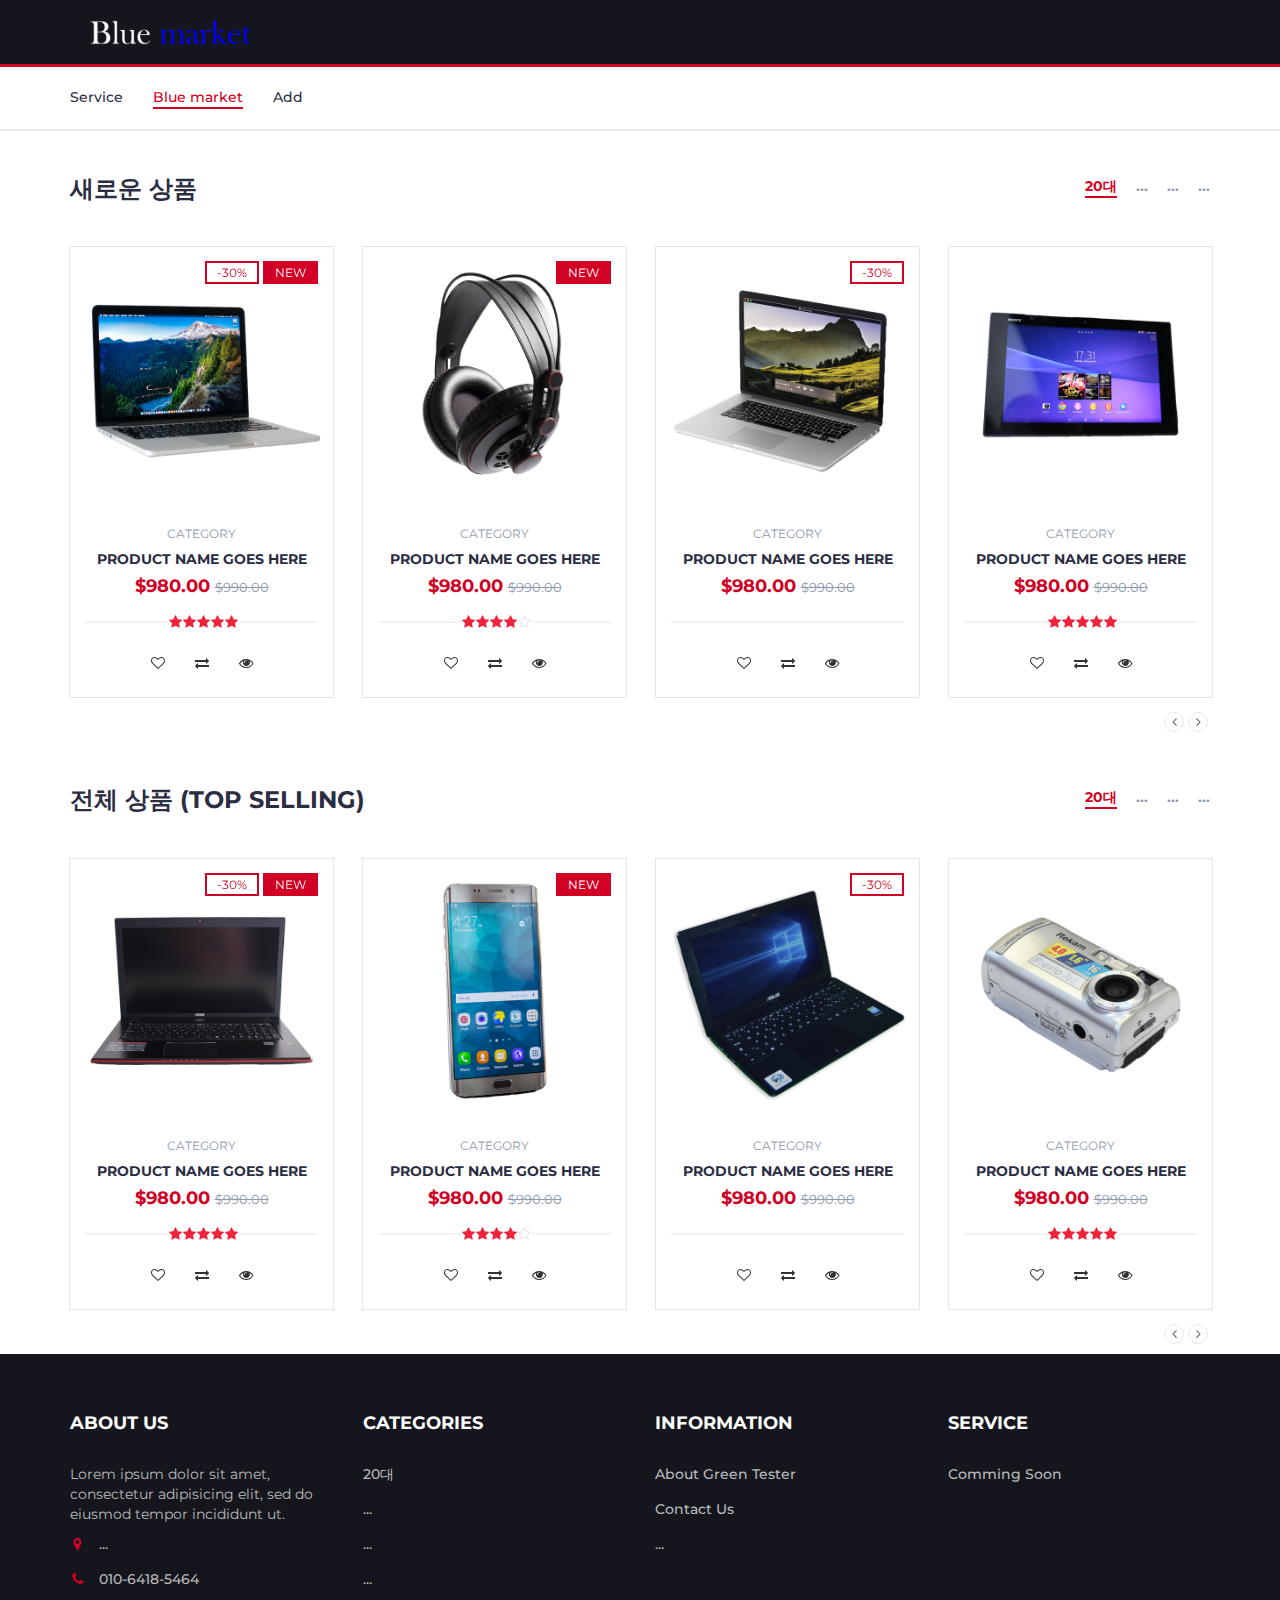
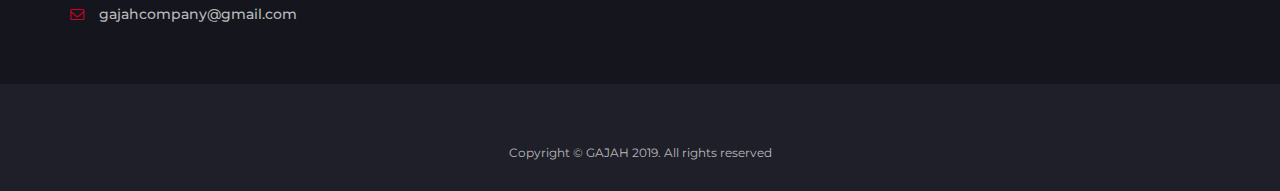
==== bluemarket.html @ c22c5fcf "Add files via upload" ====
<!DOCTYPE html>
<html lang="en">
	<head>
		<meta charset="utf-8">
		<meta http-equiv="X-UA-Compatible" content="IE=edge">
		<meta name="viewport" content="width=device-width, initial-scale=1">
		 <!-- The above 3 meta tags *must* come first in the head; any other head content must come *after* these tags -->

		<title>GT - Bluemarket</title>

		<!-- Google font -->
		<link href="https://fonts.googleapis.com/css?family=Montserrat:400,500,700" rel="stylesheet">

		<!-- Bootstrap -->
		<link type="text/css" rel="stylesheet" href="css/bootstrap.min.css"/>

		<!-- Slick -->
		<link type="text/css" rel="stylesheet" href="css/slick.css"/>
		<link type="text/css" rel="stylesheet" href="css/slick-theme.css"/>

		<!-- nouislider -->
		<link type="text/css" rel="stylesheet" href="css/nouislider.min.css"/>

		<!-- Font Awesome Icon -->
		<link rel="stylesheet" href="css/font-awesome.min.css">

		<!-- Custom stlylesheet -->
		<link type="text/css" rel="stylesheet" href="css/style.css"/>

		<!-- HTML5 shim and Respond.js for IE8 support of HTML5 elements and media queries -->
		<!-- WARNING: Respond.js doesn't work if you view the page via file:// -->
		<!--[if lt IE 9]>
		  <script src="https://oss.maxcdn.com/html5shiv/3.7.3/html5shiv.min.js"></script>
		  <script src="https://oss.maxcdn.com/respond/1.4.2/respond.min.js"></script>
		<![endif]-->

    </head>
	<body>
		<!-- HEADER -->
		<header>

			<!-- MAIN HEADER -->
			<div id="header">
				<!-- container -->
				<div class="container">
					<!-- row -->
					<div class="row">
						<!-- LOGO -->
						<div class="col-md-3">
							<div class="header-logo">
								<a href="#" class="logo">
									<img src="./img/logo_bluemarket.png" width="200"  alt="">
								</a>
							</div>
						</div>
						<!-- /LOGO -->

					</div>
					<!-- row -->
				</div>
				<!-- container -->
			</div>
			<!-- /MAIN HEADER -->
		</header>
		<!-- /HEADER -->

		<!-- NAVIGATION -->
		<nav id="navigation">
			<!-- container -->
			<div class="container">
				<!-- responsive-nav -->
				<div id="responsive-nav">
					<!-- NAV -->
					<ul class="main-nav nav navbar-nav">
						<li><a href="index.html">Service</a></li>
						<li class="active"><a href="bluemarket.html">Blue market</a></li>
						<li><a href="add.html">Add</a></li>

					</ul>
					<!-- /NAV -->
				</div>
				<!-- /responsive-nav -->
			</div>
			<!-- /container -->
		</nav>
		<!-- /NAVIGATION -->


		



		<!-- SECTION -->
		<div class="section">
			<!-- container -->
			<div class="container">
				<!-- row -->
				<div class="row">

					<!-- section title -->
					<div class="col-md-12">
						<div class="section-title">
							<h3 class="title">새로운 상품</h3>
							<div class="section-nav">
								<ul class="section-tab-nav tab-nav">
									<li class="active"><a data-toggle="tab" href="#tab1">20대</a></li>
									<li><a data-toggle="tab" href="#tab1">...</a></li>
									<li><a data-toggle="tab" href="#tab1">...</a></li>
									<li><a data-toggle="tab" href="#tab1">...</a></li>
								</ul>
							</div>
						</div>
					</div>
					<!-- /section title -->

					<!-- Products tab & slick -->
					<div class="col-md-12">
						<div class="row">
							<div class="products-tabs">
								<!-- tab -->
								<div id="tab1" class="tab-pane active">
									<div class="products-slick" data-nav="#slick-nav-1">
										<!-- product -->
										<div class="product">
											<div class="product-img">
												<img src="./img/product01.png" alt="">
												<div class="product-label">
													<span class="sale">-30%</span>
													<span class="new">NEW</span>
												</div>
											</div>
											<div class="product-body">
												<p class="product-category">Category</p>
												<h3 class="product-name"><a href="#">product name goes here</a></h3>
												<h4 class="product-price">$980.00 <del class="product-old-price">$990.00</del></h4>
												<div class="product-rating">
													<i class="fa fa-star"></i>
													<i class="fa fa-star"></i>
													<i class="fa fa-star"></i>
													<i class="fa fa-star"></i>
													<i class="fa fa-star"></i>
												</div>
												<div class="product-btns">
													<button class="add-to-wishlist"><i class="fa fa-heart-o"></i><span class="tooltipp">add to wishlist</span></button>
													<button class="add-to-compare"><i class="fa fa-exchange"></i><span class="tooltipp">add to compare</span></button>
													<button class="quick-view"><i class="fa fa-eye"></i><span class="tooltipp">quick view</span></button>
												</div>
											</div>
											<div class="add-to-cart">
												<button class="add-to-cart-btn"><i class="fa fa-shopping-cart"></i> 쿠폰 받기 </button>
											</div>
										</div>
										<!-- /product -->

										<!-- product -->
										<div class="product">
											<div class="product-img">
												<img src="./img/product02.png" alt="">
												<div class="product-label">
													<span class="new">NEW</span>
												</div>
											</div>
											<div class="product-body">
												<p class="product-category">Category</p>
												<h3 class="product-name"><a href="#">product name goes here</a></h3>
												<h4 class="product-price">$980.00 <del class="product-old-price">$990.00</del></h4>
												<div class="product-rating">
													<i class="fa fa-star"></i>
													<i class="fa fa-star"></i>
													<i class="fa fa-star"></i>
													<i class="fa fa-star"></i>
													<i class="fa fa-star-o"></i>
												</div>
												<div class="product-btns">
													<button class="add-to-wishlist"><i class="fa fa-heart-o"></i><span class="tooltipp">add to wishlist</span></button>
													<button class="add-to-compare"><i class="fa fa-exchange"></i><span class="tooltipp">add to compare</span></button>
													<button class="quick-view"><i class="fa fa-eye"></i><span class="tooltipp">quick view</span></button>
												</div>
											</div>
											<div class="add-to-cart">
												<button class="add-to-cart-btn"><i class="fa fa-shopping-cart"></i> 쿠폰 받기 </button>
											</div>
										</div>
										<!-- /product -->

										<!-- product -->
										<div class="product">
											<div class="product-img">
												<img src="./img/product03.png" alt="">
												<div class="product-label">
													<span class="sale">-30%</span>
												</div>
											</div>
											<div class="product-body">
												<p class="product-category">Category</p>
												<h3 class="product-name"><a href="#">product name goes here</a></h3>
												<h4 class="product-price">$980.00 <del class="product-old-price">$990.00</del></h4>
												<div class="product-rating">
												</div>
												<div class="product-btns">
													<button class="add-to-wishlist"><i class="fa fa-heart-o"></i><span class="tooltipp">add to wishlist</span></button>
													<button class="add-to-compare"><i class="fa fa-exchange"></i><span class="tooltipp">add to compare</span></button>
													<button class="quick-view"><i class="fa fa-eye"></i><span class="tooltipp">quick view</span></button>
												</div>
											</div>
											<div class="add-to-cart">
												<button class="add-to-cart-btn"><i class="fa fa-shopping-cart"></i> 쿠폰 받기 </button>
											</div>
										</div>
										<!-- /product -->

										<!-- product -->
										<div class="product">
											<div class="product-img">
												<img src="./img/product04.png" alt="">
											</div>
											<div class="product-body">
												<p class="product-category">Category</p>
												<h3 class="product-name"><a href="#">product name goes here</a></h3>
												<h4 class="product-price">$980.00 <del class="product-old-price">$990.00</del></h4>
												<div class="product-rating">
													<i class="fa fa-star"></i>
													<i class="fa fa-star"></i>
													<i class="fa fa-star"></i>
													<i class="fa fa-star"></i>
													<i class="fa fa-star"></i>
												</div>
												<div class="product-btns">
													<button class="add-to-wishlist"><i class="fa fa-heart-o"></i><span class="tooltipp">add to wishlist</span></button>
													<button class="add-to-compare"><i class="fa fa-exchange"></i><span class="tooltipp">add to compare</span></button>
													<button class="quick-view"><i class="fa fa-eye"></i><span class="tooltipp">quick view</span></button>
												</div>
											</div>
											<div class="add-to-cart">
												<button class="add-to-cart-btn"><i class="fa fa-shopping-cart"></i> 쿠폰 받기 </button>
											</div>
										</div>
										<!-- /product -->

										<!-- product -->
										<div class="product">
											<div class="product-img">
												<img src="./img/product05.png" alt="">
											</div>
											<div class="product-body">
												<p class="product-category">Category</p>
												<h3 class="product-name"><a href="#">product name goes here</a></h3>
												<h4 class="product-price">$980.00 <del class="product-old-price">$990.00</del></h4>
												<div class="product-rating">
													<i class="fa fa-star"></i>
													<i class="fa fa-star"></i>
													<i class="fa fa-star"></i>
													<i class="fa fa-star"></i>
													<i class="fa fa-star"></i>
												</div>
												<div class="product-btns">
													<button class="add-to-wishlist"><i class="fa fa-heart-o"></i><span class="tooltipp">add to wishlist</span></button>
													<button class="add-to-compare"><i class="fa fa-exchange"></i><span class="tooltipp">add to compare</span></button>
													<button class="quick-view"><i class="fa fa-eye"></i><span class="tooltipp">quick view</span></button>
												</div>
											</div>
											<div class="add-to-cart">
												<button class="add-to-cart-btn"><i class="fa fa-shopping-cart"></i> 쿠폰 받기 </button>
											</div>
										</div>
										<!-- /product -->
									</div>
									<div id="slick-nav-1" class="products-slick-nav"></div>
								</div>
								<!-- /tab -->
							</div>
						</div>
					</div>
					<!-- Products tab & slick -->
				</div>
				<!-- /row -->
			</div>
			<!-- /container -->
		</div>
		<!-- /SECTION -->


		

		<!-- SECTION -->
		<div class="section">
			<!-- container -->
			<div class="container">
				<!-- row -->
				<div class="row">

					<!-- section title -->
					<div class="col-md-12">
						<div class="section-title">
							<h3 class="title">전체 상품 (Top selling)</h3>
							<div class="section-nav">
								<ul class="section-tab-nav tab-nav">
									<li class="active"><a data-toggle="tab" href="#tab2">20대</a></li>
									<li><a data-toggle="tab" href="#tab2">...</a></li>
									<li><a data-toggle="tab" href="#tab2">...</a></li>
									<li><a data-toggle="tab" href="#tab2">...</a></li>
								</ul>
							</div>
						</div>
					</div>
					<!-- /section title -->

					<!-- Products tab & slick -->
					<div class="col-md-12">
						<div class="row">
							<div class="products-tabs">
								<!-- tab -->
								<div id="tab2" class="tab-pane fade in active">
									<div class="products-slick" data-nav="#slick-nav-2">
										<!-- product -->
										<div class="product">
											<div class="product-img">
												<img src="./img/product06.png" alt="">
												<div class="product-label">
													<span class="sale">-30%</span>
													<span class="new">NEW</span>
												</div>
											</div>
											<div class="product-body">
												<p class="product-category">Category</p>
												<h3 class="product-name"><a href="#">product name goes here</a></h3>
												<h4 class="product-price">$980.00 <del class="product-old-price">$990.00</del></h4>
												<div class="product-rating">
													<i class="fa fa-star"></i>
													<i class="fa fa-star"></i>
													<i class="fa fa-star"></i>
													<i class="fa fa-star"></i>
													<i class="fa fa-star"></i>
												</div>
												<div class="product-btns">
													<button class="add-to-wishlist"><i class="fa fa-heart-o"></i><span class="tooltipp">add to wishlist</span></button>
													<button class="add-to-compare"><i class="fa fa-exchange"></i><span class="tooltipp">add to compare</span></button>
													<button class="quick-view"><i class="fa fa-eye"></i><span class="tooltipp">quick view</span></button>
												</div>
											</div>
											<div class="add-to-cart">
												<button class="add-to-cart-btn"><i class="fa fa-shopping-cart"></i> 쿠폰 받기 </button>
											</div>
										</div>
										<!-- /product -->

										<!-- product -->
										<div class="product">
											<div class="product-img">
												<img src="./img/product07.png" alt="">
												<div class="product-label">
													<span class="new">NEW</span>
												</div>
											</div>
											<div class="product-body">
												<p class="product-category">Category</p>
												<h3 class="product-name"><a href="#">product name goes here</a></h3>
												<h4 class="product-price">$980.00 <del class="product-old-price">$990.00</del></h4>
												<div class="product-rating">
													<i class="fa fa-star"></i>
													<i class="fa fa-star"></i>
													<i class="fa fa-star"></i>
													<i class="fa fa-star"></i>
													<i class="fa fa-star-o"></i>
												</div>
												<div class="product-btns">
													<button class="add-to-wishlist"><i class="fa fa-heart-o"></i><span class="tooltipp">add to wishlist</span></button>
													<button class="add-to-compare"><i class="fa fa-exchange"></i><span class="tooltipp">add to compare</span></button>
													<button class="quick-view"><i class="fa fa-eye"></i><span class="tooltipp">quick view</span></button>
												</div>
											</div>
											<div class="add-to-cart">
												<button class="add-to-cart-btn"><i class="fa fa-shopping-cart"></i> 쿠폰 받기 </button>
											</div>
										</div>
										<!-- /product -->

										<!-- product -->
										<div class="product">
											<div class="product-img">
												<img src="./img/product08.png" alt="">
												<div class="product-label">
													<span class="sale">-30%</span>
												</div>
											</div>
											<div class="product-body">
												<p class="product-category">Category</p>
												<h3 class="product-name"><a href="#">product name goes here</a></h3>
												<h4 class="product-price">$980.00 <del class="product-old-price">$990.00</del></h4>
												<div class="product-rating">
												</div>
												<div class="product-btns">
													<button class="add-to-wishlist"><i class="fa fa-heart-o"></i><span class="tooltipp">add to wishlist</span></button>
													<button class="add-to-compare"><i class="fa fa-exchange"></i><span class="tooltipp">add to compare</span></button>
													<button class="quick-view"><i class="fa fa-eye"></i><span class="tooltipp">quick view</span></button>
												</div>
											</div>
											<div class="add-to-cart">
												<button class="add-to-cart-btn"><i class="fa fa-shopping-cart"></i> 쿠폰 받기 </button>
											</div>
										</div>
										<!-- /product -->

										<!-- product -->
										<div class="product">
											<div class="product-img">
												<img src="./img/product09.png" alt="">
											</div>
											<div class="product-body">
												<p class="product-category">Category</p>
												<h3 class="product-name"><a href="#">product name goes here</a></h3>
												<h4 class="product-price">$980.00 <del class="product-old-price">$990.00</del></h4>
												<div class="product-rating">
													<i class="fa fa-star"></i>
													<i class="fa fa-star"></i>
													<i class="fa fa-star"></i>
													<i class="fa fa-star"></i>
													<i class="fa fa-star"></i>
												</div>
												<div class="product-btns">
													<button class="add-to-wishlist"><i class="fa fa-heart-o"></i><span class="tooltipp">add to wishlist</span></button>
													<button class="add-to-compare"><i class="fa fa-exchange"></i><span class="tooltipp">add to compare</span></button>
													<button class="quick-view"><i class="fa fa-eye"></i><span class="tooltipp">quick view</span></button>
												</div>
											</div>
											<div class="add-to-cart">
												<button class="add-to-cart-btn"><i class="fa fa-shopping-cart"></i> 쿠폰 받기 </button>
											</div>
										</div>
										<!-- /product -->

										<!-- product -->
										<div class="product">
											<div class="product-img">
												<img src="./img/product01.png" alt="">
											</div>
											<div class="product-body">
												<p class="product-category">Category</p>
												<h3 class="product-name"><a href="#">product name goes here</a></h3>
												<h4 class="product-price">$980.00 <del class="product-old-price">$990.00</del></h4>
												<div class="product-rating">
													<i class="fa fa-star"></i>
													<i class="fa fa-star"></i>
													<i class="fa fa-star"></i>
													<i class="fa fa-star"></i>
													<i class="fa fa-star"></i>
												</div>
												<div class="product-btns">
													<button class="add-to-wishlist"><i class="fa fa-heart-o"></i><span class="tooltipp">add to wishlist</span></button>
													<button class="add-to-compare"><i class="fa fa-exchange"></i><span class="tooltipp">add to compare</span></button>
													<button class="quick-view"><i class="fa fa-eye"></i><span class="tooltipp">quick view</span></button>
												</div>
											</div>
											<div class="add-to-cart">
												<button class="add-to-cart-btn"><i class="fa fa-shopping-cart"></i> 쿠폰 받기 </button>
											</div>
										</div>
										<!-- /product -->
									</div>
									<div id="slick-nav-2" class="products-slick-nav"></div>
								</div>
								<!-- /tab -->
							</div>
						</div>
					</div>
					<!-- /Products tab & slick -->
				</div>
				<!-- /row -->
			</div>
			<!-- /container -->
		</div>
		<!-- /SECTION -->




		
		<!-- FOOTER -->
		<footer id="footer">
			<!-- top footer -->
			<div class="section">
				<!-- container -->
				<div class="container">
					<!-- row -->
					<div class="row">
						<div class="col-md-3 col-xs-6">
							<div class="footer">
								<h3 class="footer-title">About Us</h3>
								<p>Lorem ipsum dolor sit amet, consectetur adipisicing elit, sed do eiusmod tempor incididunt ut.</p>
								<ul class="footer-links">
									<li><a href="#"><i class="fa fa-map-marker"></i>...</a></li>
									<li><a href="#"><i class="fa fa-phone"></i>010-6418-5464</a></li>
									<li><a href="#"><i class="fa fa-envelope-o"></i>gajahcompany@gmail.com</a></li>
								</ul>
							</div>
						</div>

						<div class="col-md-3 col-xs-6">
							<div class="footer">
								<h3 class="footer-title">Categories</h3>
								<ul class="footer-links">
									<li><a href="#">20대 </a></li>
									<li><a href="#">...</a></li>
									<li><a href="#">...</a></li>
									<li><a href="#">...</a></li>

								</ul>
							</div>
						</div>

						<div class="clearfix visible-xs"></div>

						<div class="col-md-3 col-xs-6">
							<div class="footer">
								<h3 class="footer-title">Information</h3>
								<ul class="footer-links">
									<li><a href="#">About Green Tester</a></li>
									<li><a href="#">Contact Us</a></li>
									<li><a href="#">...</a></li>

									<!--
									<li><a href="#">Privacy Policy</a></li>
									<li><a href="#">Orders and Returns</a></li>
									<li><a href="#">Terms & Conditions</a></li>
									-->
								</ul>
							</div>
						</div>

						<div class="col-md-3 col-xs-6">
							<div class="footer">
								<h3 class="footer-title">Service</h3>
								<ul class="footer-links">
										<li><a href="#">Comming Soon</a></li>
									<!--
									<li><a href="#">My Account</a></li>
									<li><a href="#">View Cart</a></li>
									<li><a href="#">Wishlist</a></li>
									<li><a href="#">Track My Order</a></li>
									<li><a href="#">Help</a></li>
									-->
								</ul>
							</div>
						</div>
					</div>
					<!-- /row -->
				</div>
				<!-- /container -->
				
			</div>
			<!-- /top footer -->

			<!-- bottom footer -->
			<div id="bottom-footer" class="section">
				<div class="container">
					<!-- row -->
					<div class="row">
						<div class="col-md-12 text-center">
							<span class="copyright">
								<!-- Link back to Colorlib can't be removed. Template is licensed under CC BY 3.0. -->
								Copyright &copy; GAJAH 2019. All rights reserved</a>
							<!-- Link back to Colorlib can't be removed. Template is licensed under CC BY 3.0. -->
							</span>

						</div>


					</div>
						<!-- /row -->
				</div>
				<!-- /container -->
			</div>
			<!-- /bottom footer -->


		</footer>
		<!-- /FOOTER -->

		<!-- jQuery Plugins -->
		<script src="js/jquery.min.js"></script>
		<script src="js/bootstrap.min.js"></script>
		<script src="js/slick.min.js"></script>
		<script src="js/nouislider.min.js"></script>
		<script src="js/jquery.zoom.min.js"></script>
		<script src="js/main.js"></script>

	</body>
</html>
---- css/nouislider.min.css ----
/*! nouislider - 10.0.0 - 2017-05-28 14:52:48 */.noUi-target,.noUi-target *{-webkit-touch-callout:none;-webkit-tap-highlight-color:transparent;-webkit-user-select:none;-ms-touch-action:none;touch-action:none;-ms-user-select:none;-moz-user-select:none;user-select:none;-moz-box-sizing:border-box;box-sizing:border-box}.noUi-target{position:relative;direction:ltr}.noUi-base{width:100%;height:100%;position:relative;z-index:1}.noUi-connect{position:absolute;right:0;top:0;left:0;bottom:0}.noUi-origin{position:absolute;height:0;width:0}.noUi-handle{position:relative;z-index:1}.noUi-state-tap .noUi-connect,.noUi-state-tap .noUi-origin{-webkit-transition:top .3s,right .3s,bottom .3s,left .3s;transition:top .3s,right .3s,bottom .3s,left .3s}.noUi-state-drag *{cursor:inherit!important}.noUi-base,.noUi-handle{-webkit-transform:translate3d(0,0,0);transform:translate3d(0,0,0)}.noUi-horizontal{height:18px}.noUi-horizontal .noUi-handle{width:34px;height:28px;left:-17px;top:-6px}.noUi-vertical{width:18px}.noUi-vertical .noUi-handle{width:28px;height:34px;left:-6px;top:-17px}.noUi-target{background:#FAFAFA;border-radius:4px;border:1px solid #D3D3D3;box-shadow:inset 0 1px 1px #F0F0F0,0 3px 6px -5px #BBB}.noUi-connect{background:#3FB8AF;border-radius:4px;box-shadow:inset 0 0 3px rgba(51,51,51,.45);-webkit-transition:background 450ms;transition:background 450ms}.noUi-draggable{cursor:ew-resize}.noUi-vertical .noUi-draggable{cursor:ns-resize}.noUi-handle{border:1px solid #D9D9D9;border-radius:3px;background:#FFF;cursor:default;box-shadow:inset 0 0 1px #FFF,inset 0 1px 7px #EBEBEB,0 3px 6px -3px #BBB}.noUi-active{box-shadow:inset 0 0 1px #FFF,inset 0 1px 7px #DDD,0 3px 6px -3px #BBB}.noUi-handle:after,.noUi-handle:before{content:"";display:block;position:absolute;height:14px;width:1px;background:#E8E7E6;left:14px;top:6px}.noUi-handle:after{left:17px}.noUi-vertical .noUi-handle:after,.noUi-vertical .noUi-handle:before{width:14px;height:1px;left:6px;top:14px}.noUi-vertical .noUi-handle:after{top:17px}[disabled] .noUi-connect{background:#B8B8B8}[disabled] .noUi-handle,[disabled].noUi-handle,[disabled].noUi-target{cursor:not-allowed}.noUi-pips,.noUi-pips *{-moz-box-sizing:border-box;box-sizing:border-box}.noUi-pips{position:absolute;color:#999}.noUi-value{position:absolute;white-space:nowrap;text-align:center}.noUi-value-sub{color:#ccc;font-size:10px}.noUi-marker{position:absolute;background:#CCC}.noUi-marker-large,.noUi-marker-sub{background:#AAA}.noUi-pips-horizontal{padding:10px 0;height:80px;top:100%;left:0;width:100%}.noUi-value-horizontal{-webkit-transform:translate3d(-50%,50%,0);transform:translate3d(-50%,50%,0)}.noUi-marker-horizontal.noUi-marker{margin-left:-1px;width:2px;height:5px}.noUi-marker-horizontal.noUi-marker-sub{height:10px}.noUi-marker-horizontal.noUi-marker-large{height:15px}.noUi-pips-vertical{padding:0 10px;height:100%;top:0;left:100%}.noUi-value-vertical{-webkit-transform:translate3d(0,50%,0);transform:translate3d(0,50%,0);padding-left:25px}.noUi-marker-vertical.noUi-marker{width:5px;height:2px;margin-top:-1px}.noUi-marker-vertical.noUi-marker-sub{width:10px}.noUi-marker-vertical.noUi-marker-large{width:15px}.noUi-tooltip{display:block;position:absolute;border:1px solid #D9D9D9;border-radius:3px;background:#fff;color:#000;padding:5px;text-align:center;white-space:nowrap}.noUi-horizontal .noUi-tooltip{-webkit-transform:translate(-50%,0);transform:translate(-50%,0);left:50%;bottom:120%}.noUi-vertical .noUi-tooltip{-webkit-transform:translate(0,-50%);transform:translate(0,-50%);top:50%;right:120%}
---- css/style.css ----
/*
Template Name: Electro - HTML Ecommerce Template
Author: yaminncco

Colors:
	Body 		: #333
	Headers 	: #2B2D42
	Primary 	: #D10024
	Dark 		: #15161D ##1E1F29
	Grey 		: #E4E7ED #FBFBFC #8D99AE #B9BABC

Fonts: Montserrat

Table OF Contents
------------------------------------
1 > GENERAL
------ Typography
------ Buttons
------ Inputs
------ Sections
------ Breadcrumb
2 > HEADER
------ Top header
------ Logo
------ Search
------ Cart
3 > NAVIGATION
------ Main nav
------ Responsive Nav
4 > CATEGORY SHOP
5 > HOT DEAL
6 > PRODUCT
------ Product
------ Widget product
------ Product slick
7 > STORE PAGE
------ Aside
------ Store
8 > PRODUCT DETAILS PAGE
------ Product view
------ Product details
------ Product tab
9 > CHECKOUT PAGE
10 > NEWSLETTER
11 > FOOTER
11 > SLICK STYLE
12 > RESPONSIVE
------------------------------------*/

/*=========================================================
	01 -> GENERAL
===========================================================*/

/*----------------------------*\
	Typography
\*----------------------------*/

body {
  font-family: 'Montserrat', sans-serif;
  font-weight: 400;
  color: #333;
}

h1, h2, h3, h4, h5, h6 {
  color: #2B2D42;
  font-weight: 700;
  margin: 0 0 10px;
}

a {
  color: #2B2D42;
  font-weight: 500;
  -webkit-transition: 0.2s color;
  transition: 0.2s color;
}

a:hover, a:focus {
  color: #D10024;
  text-decoration: none;
  outline: none;
}

ul, ol {
  margin: 0;
  padding: 0;
  list-style: none
}

/*----------------------------*\
	Buttons
\*----------------------------*/

.primary-btn {
  display: inline-block;
  padding: 12px 30px;
  background-color: #D10024;
  border: none;
  border-radius: 40px;
  color: #FFF;
  text-transform: uppercase;
  font-weight: 700;
  text-align: center;
  -webkit-transition: 0.2s all;
  transition: 0.2s all;
}

.primary-btn:hover, .primary-btn:focus {
  opacity: 0.9;
  color: #FFF;
}

/*----------------------------*\
	Inputs
\*----------------------------*/

/*-- Text input --*/

.input {
  height: 40px;
  padding: 0px 15px;
  border: 1px solid #E4E7ED;
  background-color: #FFF;
  width: 100%;
}

textarea.input {
  padding: 15px;
  min-height: 90px;
}

/*-- Number input --*/

.input-number {
  position: relative;
}

.input-number input[type="number"]::-webkit-inner-spin-button, .input-number input[type="number"]::-webkit-outer-spin-button {
  -webkit-appearance: none;
  margin: 0;
}

.input-number input[type="number"] {
  -moz-appearance: textfield;
  height: 40px;
  width: 100%;
  border: 1px solid #E4E7ED;
  background-color: #FFF;
  padding: 0px 35px 0px 15px;
}

.input-number .qty-up, .input-number .qty-down {
  position: absolute;
  display: block;
  width: 20px;
  height: 20px;
  border: 1px solid #E4E7ED;
  background-color: #FFF;
  text-align: center;
  font-weight: 700;
  cursor: pointer;
  -webkit-user-select: none;
  -moz-user-select: none;
  -ms-user-select: none;
  user-select: none;
}

.input-number .qty-up {
  right: 0;
  top: 0;
  border-bottom: 0px;
}

.input-number .qty-down {
  right: 0;
  bottom: 0;
}

.input-number .qty-up:hover, .input-number .qty-down:hover {
  background-color: #E4E7ED;
  color: #D10024;
}

/*-- Select input --*/

.input-select {
  padding: 0px 15px;
  background: #FFF;
  border: 1px solid #E4E7ED;
  height: 40px;
}

/*-- checkbox & radio input --*/

.input-radio, .input-checkbox {
  position: relative;
  display: block;
}

.input-radio input[type="radio"]:not(:checked), .input-radio input[type="radio"]:checked, .input-checkbox input[type="checkbox"]:not(:checked), .input-checkbox input[type="checkbox"]:checked {
  position: absolute;
  margin-left: -9999px;
  visibility: hidden;
}

.input-radio label, .input-checkbox label {
  font-weight: 500;
  min-height: 20px;
  padding-left: 20px;
  margin-bottom: 5px;
  cursor: pointer;
}

.input-radio input[type="radio"]+label span, .input-checkbox input[type="checkbox"]+label span {
  position: absolute;
  left: 0px;
  top: 4px;
  width: 14px;
  height: 14px;
  border: 2px solid #E4E7ED;
  background: #FFF;
}

.input-radio input[type="radio"]+label span {
  border-radius: 50%;
}

.input-radio input[type="radio"]+label span:after {
  content: "";
  position: absolute;
  left: 50%;
  top: 50%;
  -webkit-transform: translate(-50%, -50%) scale(0);
  -ms-transform: translate(-50%, -50%) scale(0);
  transform: translate(-50%, -50%) scale(0);
  background-color: #FFF;
  width: 4px;
  height: 4px;
  border-radius: 50%;
  opacity: 0;
  -webkit-transition: all 0.2s;
  transition: all 0.2s;
}

.input-checkbox input[type="checkbox"]+label span:after {
  content: '✔';
  position: absolute;
  top: -2px;
  left: 1px;
  font-size: 10px;
  color: #FFF;
  opacity: 0;
  -webkit-transform: scale(0);
  -ms-transform: scale(0);
  transform: scale(0);
  -webkit-transition: all 0.2s;
  transition: all 0.2s;
}

.input-radio input[type="radio"]:checked+label span, .input-checkbox input[type="checkbox"]:checked+label span {
  background-color: #D10024;
  border-color: #D10024;
}

.input-radio input[type="radio"]:checked+label span:after {
  opacity: 1;
  -webkit-transform: translate(-50%, -50%) scale(1);
  -ms-transform: translate(-50%, -50%) scale(1);
  transform: translate(-50%, -50%) scale(1);
}

.input-checkbox input[type="checkbox"]:checked+label span:after {
  opacity: 1;
  -webkit-transform: scale(1);
  -ms-transform: scale(1);
  transform: scale(1);
}

.input-radio .caption, .input-checkbox .caption {
  margin-top: 5px;
  max-height: 0;
  overflow: hidden;
  -webkit-transition: 0.3s max-height;
  transition: 0.3s max-height;
}

.input-radio input[type="radio"]:checked~.caption, .input-checkbox input[type="checkbox"]:checked~.caption {
  max-height: 800px;
}

/*----------------------------*\
	Section
\*----------------------------*/

.section {
  padding-top: 30px;
  padding-bottom: 30px;
}

.section-title {
  position: relative;
  margin-bottom: 30px;
  margin-top: 15px;
}

.section-title .title {
  display: inline-block;
  text-transform: uppercase;
  margin: 0px;
}

.section-title .section-nav {
  float: right;
}

.section-title .section-nav .section-tab-nav {
  display: inline-block;
}

.section-tab-nav li {
  display: inline-block;
  margin-right: 15px;
}

.section-tab-nav li:last-child {
  margin-right: 0px;
}

.section-tab-nav li a {
  font-weight: 700;
  color: #8D99AE;
}

.section-tab-nav li a:after {
  content: "";
  display: block;
  width: 0%;
  height: 2px;
  background-color: #D10024;
  -webkit-transition: 0.2s all;
  transition: 0.2s all;
}

.section-tab-nav li.active a {
  color: #D10024;
}

.section-tab-nav li a:hover:after, .section-tab-nav li a:focus:after, .section-tab-nav li.active a:after {
  width: 100%;
}

.section-title .section-nav .products-slick-nav {
  top: 0px;
  right: 0px;
}

/*----------------------------*\
	Breadcrumb
\*----------------------------*/

#breadcrumb {
  padding: 30px 0px;
  background: #FBFBFC;
  border-bottom: 1px solid #E4E7ED;
  margin-bottom: 30px;
}

#breadcrumb .breadcrumb-header {
  display: inline-block;
  margin-top: 0px;
  margin-bottom: 0px;
  margin-right: 15px;
  text-transform: uppercase;
}

#breadcrumb .breadcrumb-tree {
  display: inline-block;
}

#breadcrumb .breadcrumb-tree li {
  display: inline-block;
  font-size: 12px;
  font-weight: 500;
  text-transform: uppercase;
}

#breadcrumb .breadcrumb-tree li+li {
  margin-left: 10px;
}

#breadcrumb .breadcrumb-tree li+li:before {
  content: '/';
  display: inline-block;
  color: #8D99AE;
  margin-right: 10px;
}

#breadcrumb .breadcrumb-tree li a {
  color: #8D99AE;
}

#breadcrumb .breadcrumb-tree li a:hover {
  color: #D10024;
}

/*=========================================================
	02 -> HEADER
===========================================================*/

/*----------------------------*\
	Top header
\*----------------------------*/

#top-header {
  padding-top: 10px;
  padding-bottom: 10px;
  background-color: #1E1F29;
}

.header-links li {
  display: inline-block;
  margin-right: 15px;
  font-size: 12px;
}

.header-links li:last-child {
  margin-right: 0px;
}

.header-links li a {
  color: #FFF;
}

.header-links li a:hover {
  color: #D10024;
}

.header-links li i {
  color: #D10024;
  margin-right: 5px;
}

/*----------------------------*\
	Logo
\*----------------------------*/

#header {
  padding-top: 15px;
  padding-bottom: 15px;
  background-color: #15161D;
}

.header-logo {
  float: left;
}

.header-logo .logo img {
  display: block;
}

/*----------------------------*\
	Search
\*----------------------------*/

.header-search {
  padding: 15px 0px;
}

.header-search form {
  position: relative;
}

.header-search form .input-select {
  margin-right: -4px;
  border-radius: 40px 0px 0px 40px;
}

.header-search form .input {
  width: calc(100% - 260px);
  margin-right: -4px;
}

.header-search form .search-btn {
  height: 40px;
  width: 100px;
  background: #D10024;
  color: #FFF;
  font-weight: 700;
  border: none;
  border-radius: 0px 40px 40px 0px;
}

/*----------------------------*\
	Cart
\*----------------------------*/

.header-ctn {
  float: right;
  padding: 15px 0px;
}

.header-ctn>div {
  display: inline-block;
}

.header-ctn>div+div {
  margin-left: 15px;
}

.header-ctn>div>a {
  display: block;
  position: relative;
  width: 90px;
  text-align: center;
  color: #FFF;
}

.header-ctn>div>a>i {
  display: block;
  font-size: 18px;
}

.header-ctn>div>a>span {
  font-size: 12px;
}

.header-ctn>div>a>.qty {
  position: absolute;
  right: 15px;
  top: -10px;
  width: 20px;
  height: 20px;
  line-height: 20px;
  text-align: center;
  border-radius: 50%;
  font-size: 10px;
  color: #FFF;
  background-color: #D10024;
}

.header-ctn .menu-toggle {
  display: none;
}

.cart-dropdown {
  position: absolute;
  width: 300px;
  background: #FFF;
  padding: 15px;
  -webkit-box-shadow: 0px 0px 0px 2px #E4E7ED;
  box-shadow: 0px 0px 0px 2px #E4E7ED;
  z-index: 99;
  right: 0;
  opacity: 0;
  visibility: hidden;
}

.dropdown.open>.cart-dropdown {
  opacity: 1;
  visibility: visible;
}

.cart-dropdown .cart-list {
  max-height: 180px;
  overflow-y: scroll;
  margin-bottom: 15px;
}

.cart-dropdown .cart-list .product-widget {
  padding: 0px;
  -webkit-box-shadow: none;
  box-shadow: none;
}

.cart-dropdown .cart-list .product-widget:last-child {
  margin-bottom: 0px;
}

.cart-dropdown .cart-list .product-widget .product-img {
  left: 0px;
  top: 0px;
}

.cart-dropdown .cart-list .product-widget .product-body .product-price {
  color: #2B2D42;
}

.cart-dropdown .cart-btns {
  margin: 0px -17px -17px;
}

.cart-dropdown .cart-btns>a {
  display: inline-block;
  width: calc(50% - 0px);
  padding: 12px;
  background-color: #D10024;
  color: #FFF;
  text-align: center;
  font-weight: 700;
  -webkit-transition: 0.2s all;
  transition: 0.2s all;
}

.cart-dropdown .cart-btns>a:first-child {
  margin-right: -4px;
  background-color: #1e1f29;
}

.cart-dropdown .cart-btns>a:hover {
  opacity: 0.9;
}

.cart-dropdown .cart-summary {
  border-top: 1px solid #E4E7ED;
  padding-top: 15px;
  padding-bottom: 15px;
}

/*=========================================================
	03 -> Navigation
===========================================================*/

#navigation {
  background: #FFF;
  border-bottom: 2px solid #E4E7ED;
  border-top: 3px solid #D10024;
}

/*----------------------------*\
	Main nav
\*----------------------------*/

.main-nav>li+li {
  margin-left: 30px
}

.main-nav>li>a {
  padding: 20px 0px;
}

.main-nav>li>a:hover, .main-nav>li>a:focus, .main-nav>li.active>a {
  color: #D10024;
  background-color: transparent;
}

.main-nav>li>a:after {
  content: "";
  display: block;
  width: 0%;
  height: 2px;
  background-color: #D10024;
  -webkit-transition: 0.2s all;
  transition: 0.2s all;
}

.main-nav>li>a:hover:after, .main-nav>li>a:focus:after, .main-nav>li.active>a:after {
  width: 100%;
}

.header-ctn li.nav-toggle {
  display: none;
}

/*----------------------------*\
	responsive nav
\*----------------------------*/

@media only screen and (max-width: 991px) {
  .header-ctn .menu-toggle {
    display: inline-block;
  }
  #responsive-nav {
    position: fixed;
    left: 0;
    top: 0;
    background: #15161D;
    height: 100vh;
    max-width: 250px;
    width: 0%;
    overflow: hidden;
    z-index: 22;
    padding-top: 60px;
    -webkit-transform: translateX(-100%);
    -ms-transform: translateX(-100%);
    transform: translateX(-100%);
    -webkit-transition: 0.2s all;
    transition: 0.2s all;
  }
  #responsive-nav.active {
    -webkit-transform: translateX(0%);
    -ms-transform: translateX(0%);
    transform: translateX(0%);
    width: 100%;
  }
  .main-nav {
    margin: 0px;
    float: none;
  }
  .main-nav>li {
    display: block;
    float: none;
  }
  .main-nav>li+li {
    margin-left: 0px;
  }
  .main-nav>li>a {
    padding: 15px;
    color: #FFF;
  }
}

/*=========================================================
	04 -> CATEGORY SHOP
===========================================================*/

.shop {
  position: relative;
  overflow: hidden;
  margin: 15px 0px;
}

.shop:before {
  content: "";
  position: absolute;
  top: 0;
  bottom: 0;
  left: 0px;
  width: 60%;
  background: #D10024;
  opacity: 0.9;
  -webkit-transform: skewX(-45deg);
  -ms-transform: skewX(-45deg);
  transform: skewX(-45deg);
}

.shop:after {
  content: "";
  position: absolute;
  top: 0;
  bottom: 0;
  left: 1px;
  width: 100%;
  background: #D10024;
  opacity: 0.9;
  -webkit-transform: skewX(-45deg) translateX(-100%);
  -ms-transform: skewX(-45deg) translateX(-100%);
  transform: skewX(-45deg) translateX(-100%);
}

.shop .shop-img {
  position: relative;
  background-color: #E4E7ED;
  z-index: -1;
}

.shop .shop-img>img {
  width: 100%;
  -webkit-transition: 0.2s all;
  transition: 0.2s all;
}

.shop:hover .shop-img>img {
  -webkit-transform: scale(1.1);
  -ms-transform: scale(1.1);
  transform: scale(1.1);
}

.shop .shop-body {
  position: absolute;
  top: 0;
  width: 75%;
  padding: 30px;
  z-index: 10;
}

.shop .shop-body h3 {
  color: #FFF;
}

.shop .shop-body .cta-btn {
  color: #FFF;
  text-transform: uppercase;
}

/*=========================================================
	05 -> HOT DEAL
===========================================================*/

#hot-deal.section {
  padding: 60px 0px;
  margin: 30px 0px;
  background-color: #E4E7ED;
  background-image: url('../img/hotdeal.png');
  background-position: center;
  background-repeat: no-repeat;
}

.hot-deal {
  text-align: center;
}

.hot-deal .hot-deal-countdown {
  margin-bottom: 30px;
}

.hot-deal .hot-deal-countdown>li {
  position: relative;
  display: inline-block;
  width: 100px;
  height: 100px;
  background: #D10024e6;
  text-align: center;
  border-radius: 50%;
  margin: 0px 5px;
}

.hot-deal .hot-deal-countdown>li>div {
  position: absolute;
  left: 0;
  right: 0;
  top: 50%;
  -webkit-transform: translateY(-50%);
  -ms-transform: translateY(-50%);
  transform: translateY(-50%);
}

.hot-deal .hot-deal-countdown>li>div h3 {
  color: #FFF;
  margin-bottom: 0px;
}

.hot-deal .hot-deal-countdown>li>div span {
  display: block;
  font-size: 10px;
  text-transform: uppercase;
  color: #FFF;
}

.hot-deal p {
  text-transform: uppercase;
  font-size: 24px;
}

.hot-deal .cta-btn {
  margin-top: 15px;
}

/*=========================================================
	06 -> PRODUCT
===========================================================*/

/*----------------------------*\
	product
\*----------------------------*/

.product {
  position: relative;
  margin: 15px 0px;
  -webkit-box-shadow: 0px 0px 0px 0px #E4E7ED, 0px 0px 0px 1px #E4E7ED;
  box-shadow: 0px 0px 0px 0px #E4E7ED, 0px 0px 0px 1px #E4E7ED;
  -webkit-transition: 0.2s all;
  transition: 0.2s all;
}

.product:hover {
  -webkit-box-shadow: 0px 0px 6px 0px #E4E7ED, 0px 0px 0px 2px #D10024;
  box-shadow: 0px 0px 6px 0px #E4E7ED, 0px 0px 0px 2px #D10024;
}

.product .product-img {
  position: relative;
}

.product .product-img>img {
  width: 100%;
}

.product .product-img .product-label {
  position: absolute;
  top: 15px;
  right: 15px;
}

.product .product-img .product-label>span {
  border: 2px solid;
  padding: 2px 10px;
  font-size: 12px;
}

.product .product-img .product-label>span.sale {
  background-color: #FFF;
  border-color: #D10024;
  color: #D10024;
}

.product .product-img .product-label>span.new {
  background-color: #D10024;
  border-color: #D10024;
  color: #FFF;
}

.product .product-body {
  position: relative;
  padding: 15px;
  background-color: #FFF;
  text-align: center;
  z-index: 20;
}

.product .product-body .product-category {
  text-transform: uppercase;
  font-size: 12px;
  color: #8D99AE;
}

.product .product-body .product-name {
  text-transform: uppercase;
  font-size: 14px;
}

.product .product-body .product-name>a {
  font-weight: 700;
}

.product .product-body .product-name>a:hover, .product .product-body .product-name>a:focus {
  color: #D10024;
}

.product .product-body .product-price {
  color: #D10024;
  font-size: 18px;
}

.product .product-body .product-price .product-old-price {
  font-size: 70%;
  font-weight: 400;
  color: #8D99AE;
}

.product .product-body .product-rating {
  position: relative;
  margin: 15px 0px 10px;
  height: 20px;
}

.product .product-body .product-rating>i {
  position: relative;
  width: 14px;
  margin-right: -4px;
  background: #FFF;
  color: #E4E7ED;
  z-index: 10;
}

.product .product-body .product-rating>i.fa-star {
  color: #ef233c;
}

.product .product-body .product-rating:after {
  content: "";
  position: absolute;
  top: 50%;
  left: 0;
  right: 0;
  -webkit-transform: translateY(-50%);
  -ms-transform: translateY(-50%);
  transform: translateY(-50%);
  height: 1px;
  background-color: #E4E7ED;
}

.product .product-body .product-btns>button {
  position: relative;
  width: 40px;
  height: 40px;
  line-height: 40px;
  background: transparent;
  border: none;
  -webkit-transition: 0.2s all;
  transition: 0.2s all;
}

.product .product-body .product-btns>button:hover {
  background-color: #E4E7ED;
  color: #D10024;
  border-radius: 50%;
}

.product .product-body .product-btns>button .tooltipp {
  position: absolute;
  bottom: 100%;
  left: 50%;
  -webkit-transform: translate(-50%, -15px);
  -ms-transform: translate(-50%, -15px);
  transform: translate(-50%, -15px);
  width: 150px;
  padding: 10px;
  font-size: 12px;
  line-height: 10px;
  background: #1e1f29;
  color: #FFF;
  text-transform: uppercase;
  z-index: 10;
  opacity: 0;
  visibility: hidden;
  -webkit-transition: 0.2s all;
  transition: 0.2s all;
}

.product .product-body .product-btns>button:hover .tooltipp {
  opacity: 1;
  visibility: visible;
  -webkit-transform: translate(-50%, -5px);
  -ms-transform: translate(-50%, -5px);
  transform: translate(-50%, -5px);
}

.product .add-to-cart {
  position: absolute;
  left: 1px;
  right: 1px;
  bottom: 1px;
  padding: 15px;
  background: #1e1f29;
  text-align: center;
  -webkit-transform: translateY(0%);
  -ms-transform: translateY(0%);
  transform: translateY(0%);
  -webkit-transition: 0.2s all;
  transition: 0.2s all;
  z-index: 2;
}

.product:hover .add-to-cart {
  -webkit-transform: translateY(100%);
  -ms-transform: translateY(100%);
  transform: translateY(100%);
}

.product .add-to-cart .add-to-cart-btn {
  position: relative;
  border: 2px solid transparent;
  height: 40px;
  padding: 0 30px;
  background-color: #ef233c;
  color: #FFF;
  text-transform: uppercase;
  font-weight: 700;
  border-radius: 40px;
  -webkit-transition: 0.2s all;
  transition: 0.2s all;
}

.product .add-to-cart .add-to-cart-btn>i {
  position: absolute;
  left: 0;
  top: 0;
  width: 40px;
  height: 40px;
  line-height: 38px;
  color: #D10024;
  opacity: 0;
  visibility: hidden;
}

.product .add-to-cart .add-to-cart-btn:hover {
  background-color: #FFF;
  color: #D10024;
  border-color: #D10024;
  padding: 0px 30px 0px 50px;
}

.product .add-to-cart .add-to-cart-btn:hover>i {
  opacity: 1;
  visibility: visible;
}

/*----------------------------*\
	Widget product
\*----------------------------*/

.product-widget {
  position: relative;
}

.product-widget+.product-widget {
  margin: 30px 0px;
}

.product-widget .product-img {
  position: absolute;
  left: 0px;
  top: 0px;
  width: 60px;
}

.product-widget .product-img>img {
  width: 100%;
}

.product-widget .product-body {
  padding-left: 75px;
  min-height: 60px;
}

.product-widget .product-body .product-category {
  text-transform: uppercase;
  font-size: 10px;
  color: #8D99AE;
}

.product-widget .product-body .product-name {
  text-transform: uppercase;
  font-size: 12px;
}

.product-widget .product-body .product-name>a {
  font-weight: 700;
}

.product-widget .product-body .product-name>a:hover, .product-widget .product-body .product-name>a:focus {
  color: #D10024;
}

.product-widget .product-body .product-price {
  font-size: 14px;
  color: #D10024;
}

.product-widget .product-body .product-price .product-old-price {
  font-size: 70%;
  font-weight: 400;
  color: #8D99AE;
}

.product-widget .product-body .product-price .qty {
  font-weight: 400;
  margin-right: 10px;
}

.product-widget .delete {
  position: absolute;
  top: 0;
  left: 0;
  height: 14px;
  width: 14px;
  text-align: center;
  font-size: 10px;
  padding: 0;
  background: #1e1f29;
  border: none;
  color: #FFF;
}

/*----------------------------*\
	Products slick
\*----------------------------*/

.products-slick .slick-list {
  padding-bottom: 60px;
  margin-bottom: -60px;
  z-index: 2;
}

.products-slick .product.slick-slide {
  margin: 15px;
}

.products-tabs>.tab-pane {
  display: block;
  height: 0;
  opacity: 0;
  visibility: hidden;
  overflow-y: hidden;
  padding-bottom: 60px;
  margin-bottom: -60px;
}

.products-tabs>.tab-pane.active {
  opacity: 1;
  visibility: visible;
  height: auto;
}

.products-slick-nav {
  position: absolute;
  right: 15px;
  z-index: 10;
}

.products-slick-nav .slick-prev, .products-slick-nav .slick-next {
  position: static;
  -webkit-transform: none;
  -ms-transform: none;
  transform: none;
  width: 20px;
  height: 20px;
  display: inline-block !important;
  margin: 0px 2px;
}

.products-slick-nav .slick-prev:before, .products-slick-nav .slick-next:before {
  font-size: 14px;
}

/*=========================================================
	07 -> PRODUCTS PAGE
===========================================================*/

/*----------------------------*\
	Aside
\*----------------------------*/

.aside+.aside {
  margin-top: 30px;
}

.aside>.aside-title {
  text-transform: uppercase;
  font-size: 18px;
  margin: 15px 0px 30px;
}

/*-- checkbox Filter --*/

.checkbox-filter>div+div {
  margin-top: 10px;
}

.checkbox-filter .input-radio label, .checkbox-filter .input-checkbox label {
  font-size: 12px;
}

.checkbox-filter .input-radio label small, .checkbox-filter .input-checkbox label small {
  color: #8D99AE;
}

/*-- Price Filter --*/

#price-slider {
  margin-bottom: 15px;
}

.noUi-target {
  background-color: #FFF;
  -webkit-box-shadow: none;
  box-shadow: none;
  border: 1px solid #E4E7ED;
  border-radius: 0px;
}

.noUi-connect {
  background-color: #D10024;
}

.noUi-horizontal {
  height: 6px;
}

.noUi-horizontal .noUi-handle {
  width: 12px;
  height: 12px;
  left: -6px;
  top: -4px;
  border: none;
  background: #D10024;
  -webkit-box-shadow: none;
  box-shadow: none;
  border-radius: 50%;
}

.noUi-handle:before, .noUi-handle:after {
  display: none;
}

.price-filter .input-number {
  display: inline-block;
  width: calc(50% - 7px);
}

/*----------------------------*\
	Store
\*----------------------------*/

.store-filter {
  margin-bottom: 15px;
  margin-top: 15px;
}

/*-- Store Sort --*/

.store-sort {
  display: inline-block;
}

.store-sort label {
  font-weight: 500;
  font-size: 12px;
  text-transform: uppercase;
  margin-right: 15px;
}

/*-- Store Grid --*/

.store-grid {
  float: right;
}

.store-grid li {
  display: inline-block;
  width: 40px;
  height: 40px;
  line-height: 40px;
  background-color: #FFF;
  border: 1px solid #E4E7ED;
  text-align: center;
  -webkit-transition: 0.2s all;
  transition: 0.2s all;
}

.store-grid li+li {
  margin-left: 5px;
}

.store-grid li:hover {
  background-color: #E4E7ED;
  color: #D10024;
}

.store-grid li.active {
  background-color: #D10024;
  border-color: #D10024;
  color: #FFF;
  cursor: default;
}

.store-grid li a {
  display: block;
}

/*-- Store Pagination --*/

.store-pagination {
  float: right;
}

.store-pagination li {
  display: inline-block;
  width: 40px;
  height: 40px;
  line-height: 40px;
  text-align: center;
  background-color: #FFF;
  border: 1px solid #E4E7ED;
  -webkit-transition: 0.2s all;
  transition: 0.2s all;
}

.store-pagination li+li {
  margin-left: 5px;
}

.store-pagination li:hover {
  background-color: #E4E7ED;
  color: #D10024;
}

.store-pagination li.active {
  background-color: #D10024;
  border-color: #D10024;
  color: #FFF;
  font-weight: 500;
  cursor: default;
}

.store-pagination li a {
  display: block;
}

.store-qty {
  margin-right: 30px;
  font-weight: 500;
  text-transform: uppercase;
  font-size: 12px;
}

/*=========================================================
	08 -> PRODUCT DETAILS PAGE
===========================================================*/

/*----------------------------*\
	Product view
\*----------------------------*/

#product-main-img .slick-prev {
  -webkit-transform: translateX(-15px);
  -ms-transform: translateX(-15px);
  transform: translateX(-15px);
  left: 15px;
}

#product-main-img .slick-next {
  -webkit-transform: translateX(15px);
  -ms-transform: translateX(15px);
  transform: translateX(15px);
  right: 15px;
}

#product-main-img .slick-prev, #product-main-img .slick-next {
  opacity: 0;
  visibility: hidden;
  -webkit-transition: 0.2s all;
  transition: 0.2s all;
}

#product-main-img:hover .slick-prev, #product-main-img:hover .slick-next {
  -webkit-transform: translateX(0%);
  -ms-transform: translateX(0%);
  transform: translateX(0%);
  opacity: 1;
  visibility: visible;
}

#product-main-img .zoomImg {
  background-color: #FFF;
}

#product-imgs .product-preview {
  margin: 0px 5px;
  border: 1px solid #E4E7ED;
}

#product-imgs .product-preview.slick-current {
  border-color: #D10024;
}

#product-imgs .slick-prev {
  top: -20px;
  left: 50%;
  -webkit-transform: translateX(-50%);
  -ms-transform: translateX(-50%);
  transform: translateX(-50%);
}

#product-imgs .slick-next {
  top: calc(100% - 20px);
  left: 50%;
  -webkit-transform: translateX(-50%);
  -ms-transform: translateX(-50%);
  transform: translateX(-50%);
}

#product-imgs .slick-prev:before {
  content: "\f106";
}

#product-imgs .slick-next:before {
  content: "\f107";
}

.product-preview img {
  width: 100%;
}

/*----------------------------*\
	Product details
\*----------------------------*/

.product-details .product-name {
  text-transform: uppercase;
  font-size: 18px;
}

.product-details .product-rating {
  display: inline-block;
  margin-right: 15px;
}

.product-details .product-rating>i {
  color: #E4E7ED;
}

.product-details .product-rating>i.fa-star {
  color: #D10024;
}

.product-details .review-link {
  font-size: 12px;
}

.product-details .product-price {
  display: inline-block;
  font-size: 24px;
  margin-top: 10px;
  margin-bottom: 15px;
  color: #D10024;
}

.product-details .product-price .product-old-price {
  font-size: 70%;
  font-weight: 400;
  color: #8D99AE;
}

.product-details .product-available {
  font-size: 12px;
  text-transform: uppercase;
  font-weight: 700;
  margin-left: 30px;
  color: #D10024;
}

.product-details .product-options {
  margin-top: 30px;
  margin-bottom: 30px;
}

.product-details .product-options label {
  font-weight: 500;
  font-size: 12px;
  text-transform: uppercase;
  margin-right: 15px;
  margin-bottom: 0px;
}

.product-details .product-options .input-select {
  width: 90px;
}

.product-details .add-to-cart {
  margin-bottom: 30px;
}

.product-details .add-to-cart .add-to-cart-btn {
  position: relative;
  border: 2px solid transparent;
  height: 40px;
  padding: 0 30px;
  background-color: #ef233c;
  color: #FFF;
  text-transform: uppercase;
  font-weight: 700;
  border-radius: 40px;
  -webkit-transition: 0.2s all;
  transition: 0.2s all;
}

.product-details .add-to-cart .add-to-cart-btn>i {
  position: absolute;
  left: 0;
  top: 0;
  width: 40px;
  height: 40px;
  line-height: 38px;
  color: #D10024;
  opacity: 0;
  visibility: hidden;
}

.product-details .add-to-cart .add-to-cart-btn:hover {
  background-color: #FFF;
  color: #D10024;
  border-color: #D10024;
  padding: 0px 30px 0px 50px;
}

.product-details .add-to-cart .add-to-cart-btn:hover>i {
  opacity: 1;
  visibility: visible;
}

.product-details .add-to-cart .qty-label {
  display: inline-block;
  font-weight: 500;
  font-size: 12px;
  text-transform: uppercase;
  margin-right: 15px;
  margin-bottom: 0px;
}

.product-details .add-to-cart .qty-label .input-number {
  width: 90px;
  display: inline-block;
}

.product-details .product-btns li {
  display: inline-block;
  text-transform: uppercase;
  font-size: 12px;
}

.product-details .product-btns li+li {
  margin-left: 15px;
}

.product-details .product-links {
  margin-top: 15px;
}

.product-details .product-links li {
  display: inline-block;
  text-transform: uppercase;
  font-size: 12px;
}

.product-details .product-links li+li {
  margin-left: 10px;
}

/*----------------------------*\
	 Product tab
\*----------------------------*/

#product-tab {
  margin-top: 60px;
}

#product-tab .tab-nav {
  position: relative;
  text-align: center;
  padding: 15px 0px;
  margin-bottom: 30px;
}

#product-tab .tab-nav:after {
  content: "";
  position: absolute;
  left: 0;
  right: 0;
  top: 50%;
  height: 1px;
  background-color: #E4E7ED;
  z-index: -1;
}

#product-tab .tab-nav li {
  display: inline-block;
  background: #FFF;
  padding: 0px 15px;
}

#product-tab .tab-nav li+li {
  margin-left: 15px;
}

#product-tab .tab-nav li a {
  display: block;
  font-weight: 700;
  color: #8D99AE;
}

#product-tab .tab-nav li.active a {
  color: #D10024;
}

#product-tab .tab-nav li a:after {
  content: "";
  display: block;
  width: 0%;
  height: 2px;
  background-color: #D10024;
  -webkit-transition: 0.2s all;
  transition: 0.2s all;
}

#product-tab .tab-nav li a:hover:after, #product-tab .tab-nav li a:focus:after, #product-tab .tab-nav li.active a:after {
  width: 100%;
}

/*-- Rating --*/

.rating-avg {
  font-size: 24px;
  font-weight: 700;
  margin-bottom: 15px;
}

.rating-avg .rating-stars {
  margin-left: 10px;
}

.rating-avg .rating-stars, .rating .rating-stars {
  display: inline-block;
}

.rating-avg .rating-stars>i, .rating .rating-stars>i {
  color: #E4E7ED;
}

.rating-avg .rating-stars>i.fa-star, .rating .rating-stars>i.fa-star {
  color: #D10024;
}

.rating li {
  margin: 5px 0px;
}

.rating .rating-progress {
  position: relative;
  display: inline-block;
  height: 9px;
  background-color: #E4E7ED;
  width: 120px;
  margin: 0px 10px;
  border-radius: 5px;
}

.rating .rating-progress>div {
  background-color: #D10024;
  position: absolute;
  left: 0;
  top: 0;
  bottom: 0;
  border-radius: 5px;
}

.rating .sum {
  display: inline-block;
  font-size: 12px;
  color: #8D99AE;
}

/*-- Reviews --*/

.reviews li {
  position: relative;
  padding-left: 145px;
  margin-bottom: 30px;
}

.reviews .review-heading {
  position: absolute;
  width: 130px;
  left: 0;
  top: 0;
  height: 70px;
}

.reviews .review-body {
  min-height: 70px;
}

.reviews .review-heading .name {
  margin-bottom: 5px;
  margin-top: 0px;
}

.reviews .review-heading .date {
  color: #8D99AE;
  font-size: 10px;
  margin: 0;
}

.reviews .review-heading .review-rating {
  margin-top: 5px;
}

.reviews .review-heading .review-rating>i {
  color: #E4E7ED;
}

.reviews .review-heading .review-rating>i.fa-star {
  color: #D10024;
}

.reviews-pagination {
  text-align: center;
}

.reviews-pagination li {
  display: inline-block;
  width: 35px;
  height: 35px;
  line-height: 35px;
  text-align: center;
  background-color: #FFF;
  border: 1px solid #E4E7ED;
  -webkit-transition: 0.2s all;
  transition: 0.2s all;
}

.reviews-pagination li:hover {
  background-color: #E4E7ED;
  color: #D10024;
}

.reviews-pagination li.active {
  background-color: #D10024;
  border-color: #D10024;
  color: #FFF;
  cursor: default;
}

.reviews-pagination li a {
  display: block;
}

/*-- Review Form --*/

.review-form .input {
  margin-bottom: 15px;
}

.review-form .input-rating {
  margin-bottom: 15px;
}

.review-form .input-rating .stars {
  display: inline-block;
  vertical-align: top;
}

.review-form .input-rating .stars input[type="radio"] {
  display: none;
}

.review-form .input-rating .stars>label {
  float: right;
  cursor: pointer;
  padding: 0px 3px;
  margin: 0px;
}

.review-form .input-rating .stars>label:before {
  content: "\f006";
  font-family: FontAwesome;
  color: #E4E7ED;
  -webkit-transition: 0.2s all;
  transition: 0.2s all;
}

.review-form .input-rating .stars>label:hover:before, .review-form .input-rating .stars>label:hover~label:before {
  color: #D10024;
}

.review-form .input-rating .stars>input:checked label:before, .review-form .input-rating .stars>input:checked~label:before {
  content: "\f005";
  color: #D10024;
}

/*=========================================================
	09 -> CHECKOUT PAGE
===========================================================*/

.billing-details {
  margin-bottom: 30px;
}

.shiping-details {
  margin-bottom: 30px;
}

.order-details {
  position: relative;
  padding: 0px 30px 30px;
  border-right: 1px solid #E4E7ED;
  border-left: 1px solid #E4E7ED;
  border-bottom: 1px solid #E4E7ED;
}

.order-details:before {
  content: "";
  position: absolute;
  left: -1px;
  right: -1px;
  top: -15px;
  height: 30px;
  border-top: 1px solid #E4E7ED;
  border-left: 1px solid #E4E7ED;
  border-right: 1px solid #E4E7ED;
}

.order-summary {
  margin: 15px 0px;
}

.order-summary .order-col {
  display: table;
  width: 100%;
}

.order-summary .order-col:after {
  content: "";
  display: block;
  clear: both;
}

.order-summary .order-col>div {
  display: table-cell;
  padding: 10px 0px;
}

.order-summary .order-col>div:first-child {
  width: calc(100% - 150px);
}

.order-summary .order-col>div:last-child {
  width: 150px;
  text-align: right;
}

.order-summary .order-col .order-total {
  font-size: 24px;
  color: #D10024;
}

.order-details .payment-method {
  margin: 30px 0px;
}

.order-details .order-submit {
  display: block;
  margin-top: 30px;
}

/*=========================================================
	10 -> NEWSLETTER
===========================================================*/

#newsletter.section {
  border-top: 2px solid #E4E7ED;
  border-bottom: 3px solid #D10024;
  margin-top: 30px;
}

.newsletter {
  text-align: center;
}

.newsletter p {
  font-size: 24px;
}

.newsletter form {
  position: relative;
  max-width: 520px;
  margin: 30px auto;
}

.newsletter form:after {
  content: "\f003";
  font-family: FontAwesome;
  position: absolute;
  font-size: 160px;
  color: #E4E7ED;
  top: 15px;
  -webkit-transform: translateY(-50%) rotate(15deg);
  -ms-transform: translateY(-50%) rotate(15deg);
  transform: translateY(-50%) rotate(15deg);
  z-index: -1;
  left: -90px;
}

.newsletter form .input {
  width: calc(100% - 160px);
  margin-right: -4px;
  border-radius: 40px 0px 0px 40px;
}

.newsletter form .newsletter-btn {
  width: 160px;
  height: 40px;
  font-weight: 700;
  background: #D10024;
  color: #FFF;
  border: none;
  border-radius: 0px 40px 40px 0px;
}

.newsletter .newsletter-follow {
  text-align: center;
}

.newsletter .newsletter-follow li {
  display: inline-block;
  margin-right: 5px;
}

.newsletter .newsletter-follow li:last-child {
  margin-right: 0px;
}

.newsletter .newsletter-follow li a {
  position: relative;
  display: block;
  width: 40px;
  height: 40px;
  text-align: center;
  line-height: 40px;
  border: 1px solid #E4E7ED;
  background-color: #FFF;
  -webkit-transition: 0.2s all;
  transition: 0.2s all;
}

.newsletter .newsletter-follow li a:hover, .newsletter .newsletter-follow li a:focus {
  background-color: #E4E7ED;
  color: #D10024;
}

/*=========================================================
	11 -> FOOTER
===========================================================*/

#footer {
  background: #15161D;
  color: #B9BABC;
}

#bottom-footer {
  background: #1E1F29;
}

.footer {
  margin: 30px 0px;
}

.footer .footer-title {
  color: #FFF;
  text-transform: uppercase;
  font-size: 18px;
  margin: 0px 0px 30px;
}

.footer-links li+li {
  margin-top: 15px;
}

.footer-links li a {
  color: #B9BABC;
}

.footer-links li i {
  margin-right: 15px;
  color: #D10024;
  width: 14px;
  text-align: center;
}

.footer-links li a:hover {
  color: #D10024;
}

.copyright {
  margin-top: 30px;
  display: block;
  font-size: 12px;
}

.footer-payments li {
  display: inline-block;
  margin-right: 5px;
}

.footer-payments li a {
  color: #15161D;
  font-size: 36px;
  display: block;
}

/*=========================================================
	12 -> SLICK STYLE
===========================================================*/

/*----------------------------*\
	Arrows
\*----------------------------*/

.slick-prev, .slick-next {
  width: 40px;
  height: 40px;
  border: 1px solid #E4E7ED;
  background-color: #FFF;
  border-radius: 50%;
  z-index: 22;
  -webkit-transition: 0.2s all;
  transition: 0.2s all;
}

.slick-prev:hover, .slick-prev:focus, .slick-next:hover, .slick-next:focus {
  background-color: #D10024;
  border-color: #D10024;
}

.slick-prev:before, .slick-next:before {
  font-family: FontAwesome;
  color: #2B2D42;
}

.slick-prev:before {
  content: "\f104";
}

.slick-next:before {
  content: "\f105";
}

.slick-prev:hover:before, .slick-prev:focus:before, .slick-next:hover:before, .slick-next:focus:before {
  color: #FFF;
}

.slick-prev {
  left: -20px;
}

.slick-next {
  right: -20px;
}

/*----------------------------*\
	Dots
\*----------------------------*/

.slick-dots li, .slick-dots li button, .slick-dots li button:before {
  width: 10px;
  height: 10px;
}

.slick-dots li button:before {
  content: "";
  opacity: 1;
  background: #E4E7ED;
  border-radius: 50%;
}

.slick-dots li.slick-active button:before {
  background-color: #D10024;
}

.custom-dots .slick-dots {
  position: static;
  margin: 15px 0px;
}

/*=========================================================
	13 -> RESPONSIVE
===========================================================*/

@media only screen and (max-width: 1201px) {}

@media only screen and (max-width: 991px) {
  #top-header .header-links.pull-left {
    float: none !important;
  }
  #top-header .header-links.pull-right {
    float: none !important;
    margin-top: 5px;
  }
  .header-logo {
    float: none;
    text-align: center;
  }
  .header-logo .logo {
    display: inline-block;
  }
  #product-imgs {
    margin-bottom: 60px;
    margin-top: 15px;
  }
  #rating {
    text-align: center;
  }
  #reviews {
    margin-top: 30px;
    margin-bottom: 30px;
  }
}

@media only screen and (max-width: 767px) {
  .section-title .section-nav {
    float: none;
    margin-top: 10px;
  }
  .section-tab-nav li {
    margin-top: 10px;
  }
}

@media only screen and (max-width: 480px) {
  [class*='col-xs'] {
    width: 100%;
  }
  .store-grid {
    float: none;
    margin-top: 10px;
  }
  .store-pagination {
    float: none;
    margin-top: 10px;
  }
}
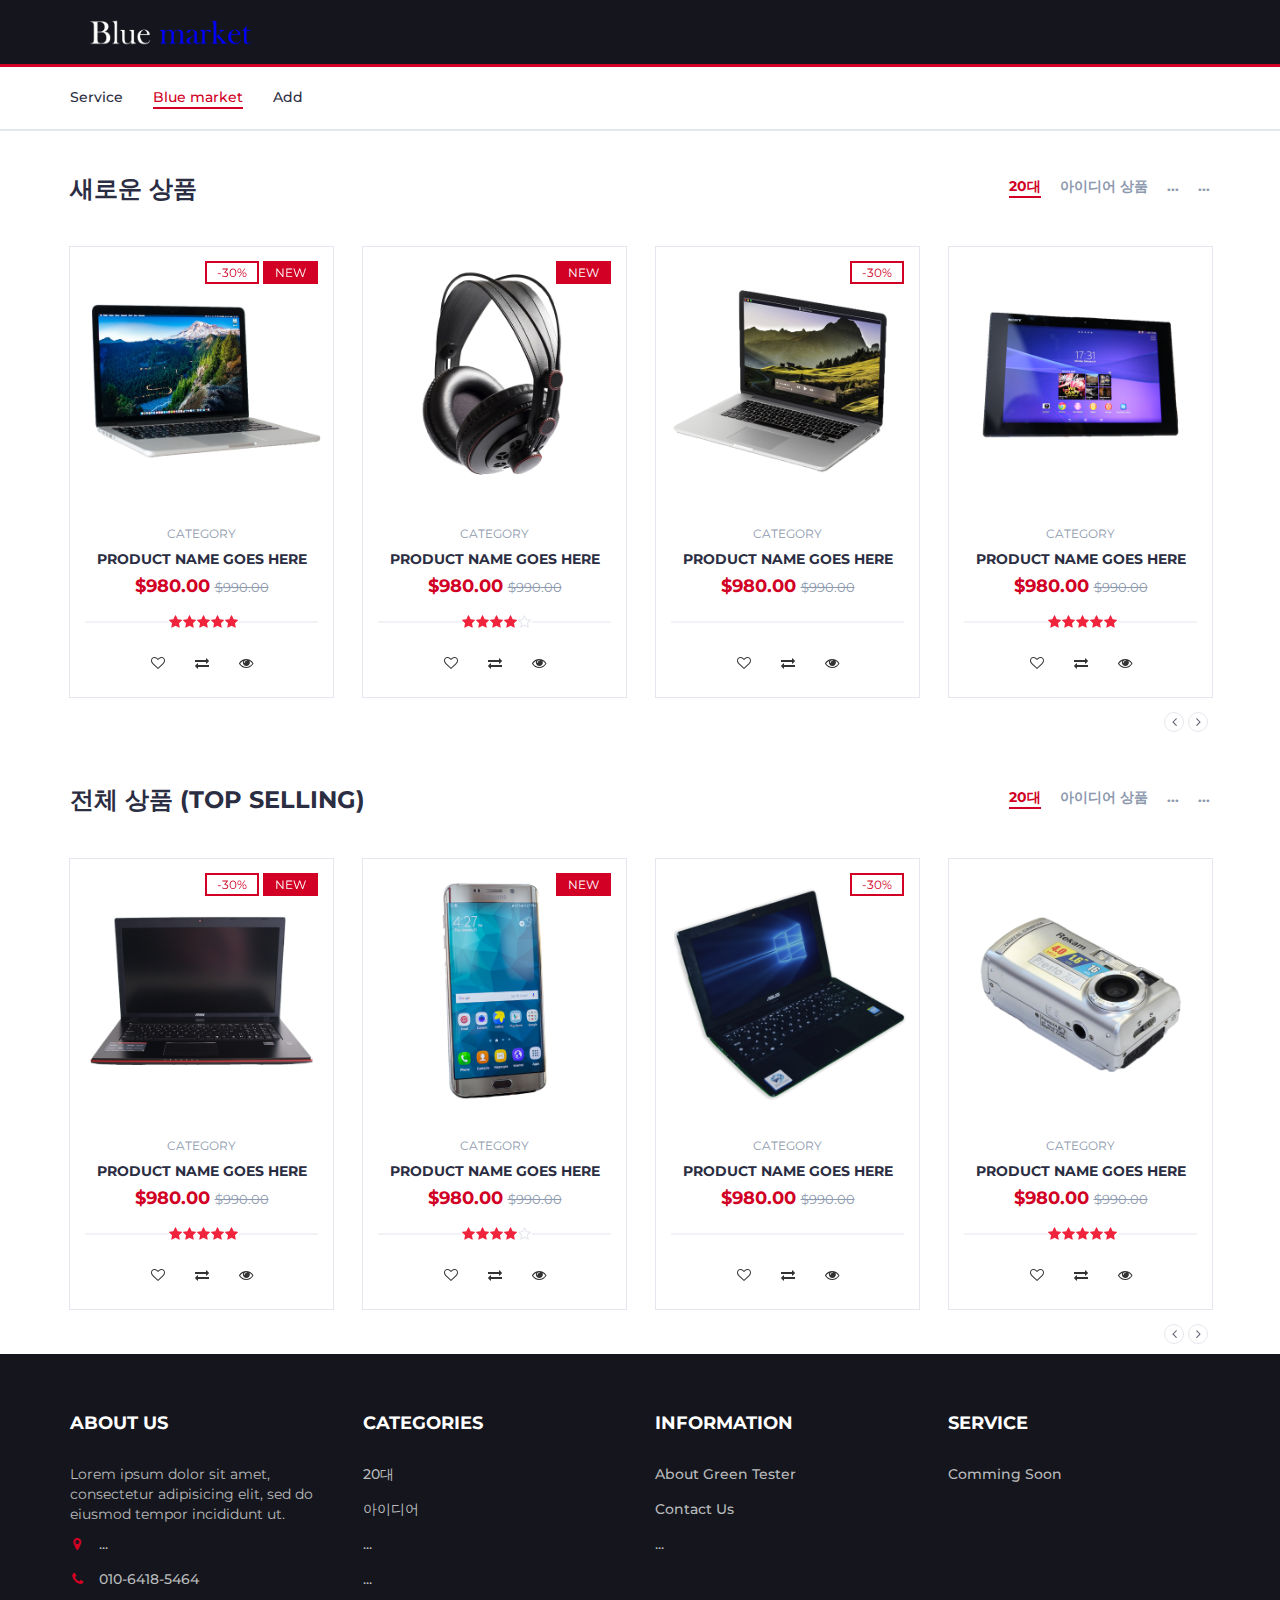
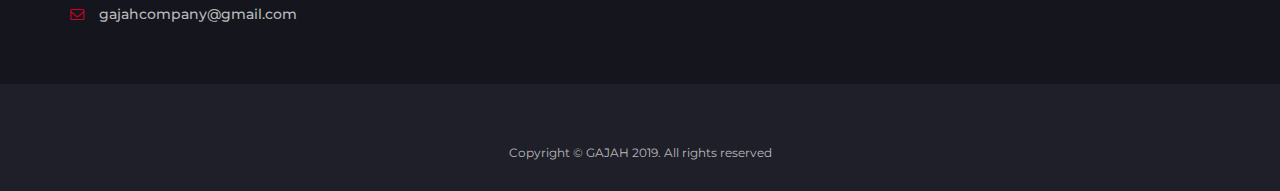
==== commit cdd56f0b: "Update bluemarket.html" ====
--- a/bluemarket.html
+++ b/bluemarket.html
@@ -104,7 +104,7 @@
 							<div class="section-nav">
 								<ul class="section-tab-nav tab-nav">
 									<li class="active"><a data-toggle="tab" href="#tab1">20대</a></li>
-									<li><a data-toggle="tab" href="#tab1">...</a></li>
+									<li><a data-toggle="tab" href="#tab1">아이디어 상품</a></li>
 									<li><a data-toggle="tab" href="#tab1">...</a></li>
 									<li><a data-toggle="tab" href="#tab1">...</a></li>
 								</ul>
@@ -296,7 +296,7 @@
 							<div class="section-nav">
 								<ul class="section-tab-nav tab-nav">
 									<li class="active"><a data-toggle="tab" href="#tab2">20대</a></li>
-									<li><a data-toggle="tab" href="#tab2">...</a></li>
+									<li><a data-toggle="tab" href="#tab2">아이디어 상품</a></li>
 									<li><a data-toggle="tab" href="#tab2">...</a></li>
 									<li><a data-toggle="tab" href="#tab2">...</a></li>
 								</ul>
@@ -500,7 +500,7 @@
 								<h3 class="footer-title">Categories</h3>
 								<ul class="footer-links">
 									<li><a href="#">20대 </a></li>
-									<li><a href="#">...</a></li>
+									<li><a href="#">아이디어 </a></li>
 									<li><a href="#">...</a></li>
 									<li><a href="#">...</a></li>
 
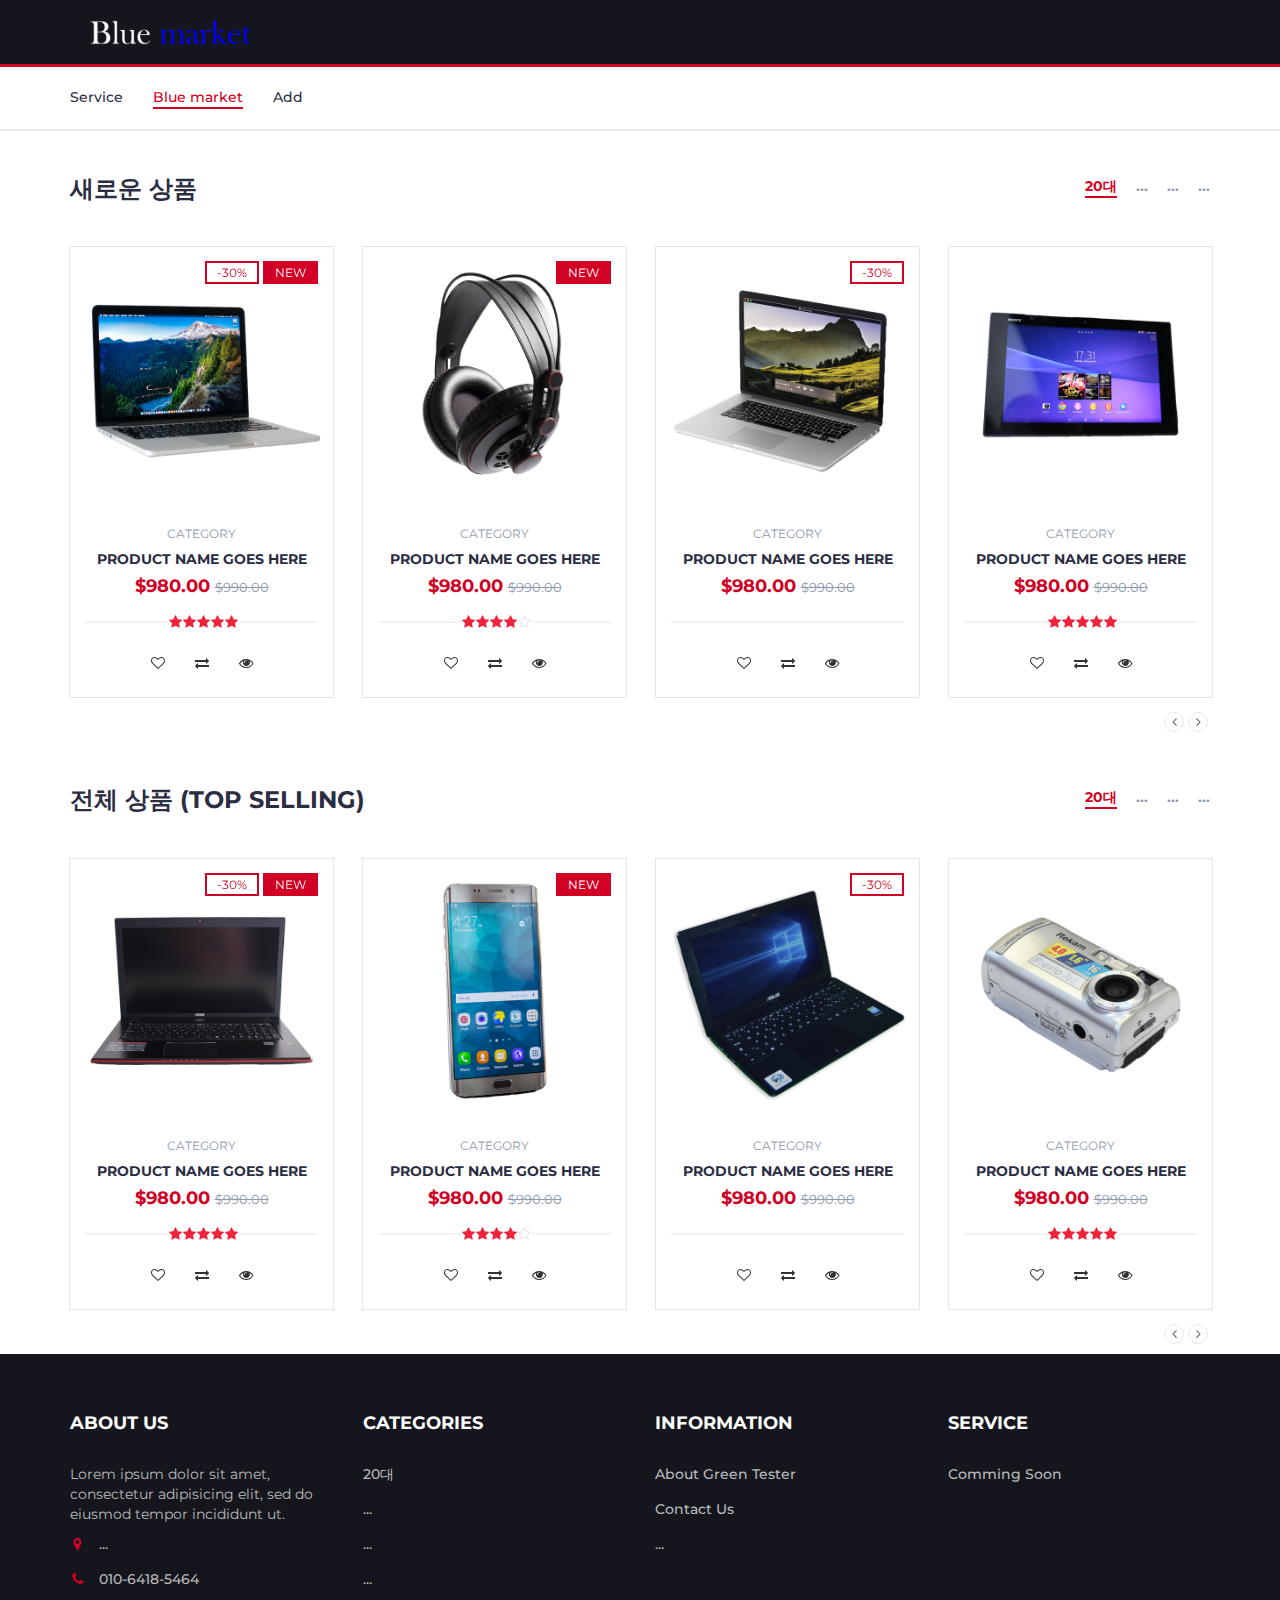
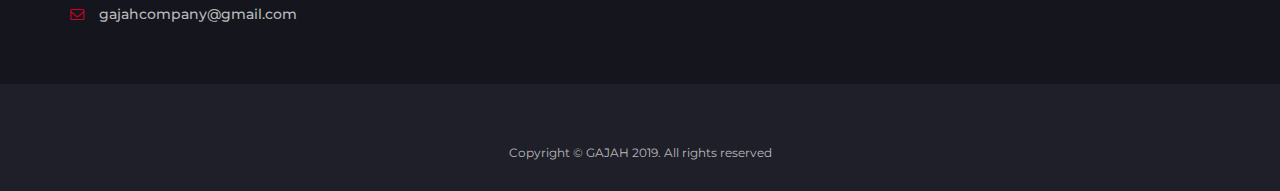
==== commit dc413fbb: "Update bluemarket.html" ====
--- a/bluemarket.html
+++ b/bluemarket.html
@@ -104,7 +104,7 @@
 							<div class="section-nav">
 								<ul class="section-tab-nav tab-nav">
 									<li class="active"><a data-toggle="tab" href="#tab1">20대</a></li>
-									<li><a data-toggle="tab" href="#tab1">아이디어 상품</a></li>
+									<li><a data-toggle="tab" href="#tab1">...</a></li>
 									<li><a data-toggle="tab" href="#tab1">...</a></li>
 									<li><a data-toggle="tab" href="#tab1">...</a></li>
 								</ul>
@@ -147,7 +147,9 @@
 												</div>
 											</div>
 											<div class="add-to-cart">
-												<button class="add-to-cart-btn"><i class="fa fa-shopping-cart"></i> 쿠폰 받기 </button>
+												
+												<a class="btn btn-primary btn-xl js-scroll-trigger" href="product.html" target="_blank" style="font-family: 'Roboto', sans-serif;">쿠폰 받기</a>
+      
 											</div>
 										</div>
 										<!-- /product -->
@@ -296,7 +298,7 @@
 							<div class="section-nav">
 								<ul class="section-tab-nav tab-nav">
 									<li class="active"><a data-toggle="tab" href="#tab2">20대</a></li>
-									<li><a data-toggle="tab" href="#tab2">아이디어 상품</a></li>
+									<li><a data-toggle="tab" href="#tab2">...</a></li>
 									<li><a data-toggle="tab" href="#tab2">...</a></li>
 									<li><a data-toggle="tab" href="#tab2">...</a></li>
 								</ul>
@@ -500,7 +502,7 @@
 								<h3 class="footer-title">Categories</h3>
 								<ul class="footer-links">
 									<li><a href="#">20대 </a></li>
-									<li><a href="#">아이디어 </a></li>
+									<li><a href="#">...</a></li>
 									<li><a href="#">...</a></li>
 									<li><a href="#">...</a></li>
 
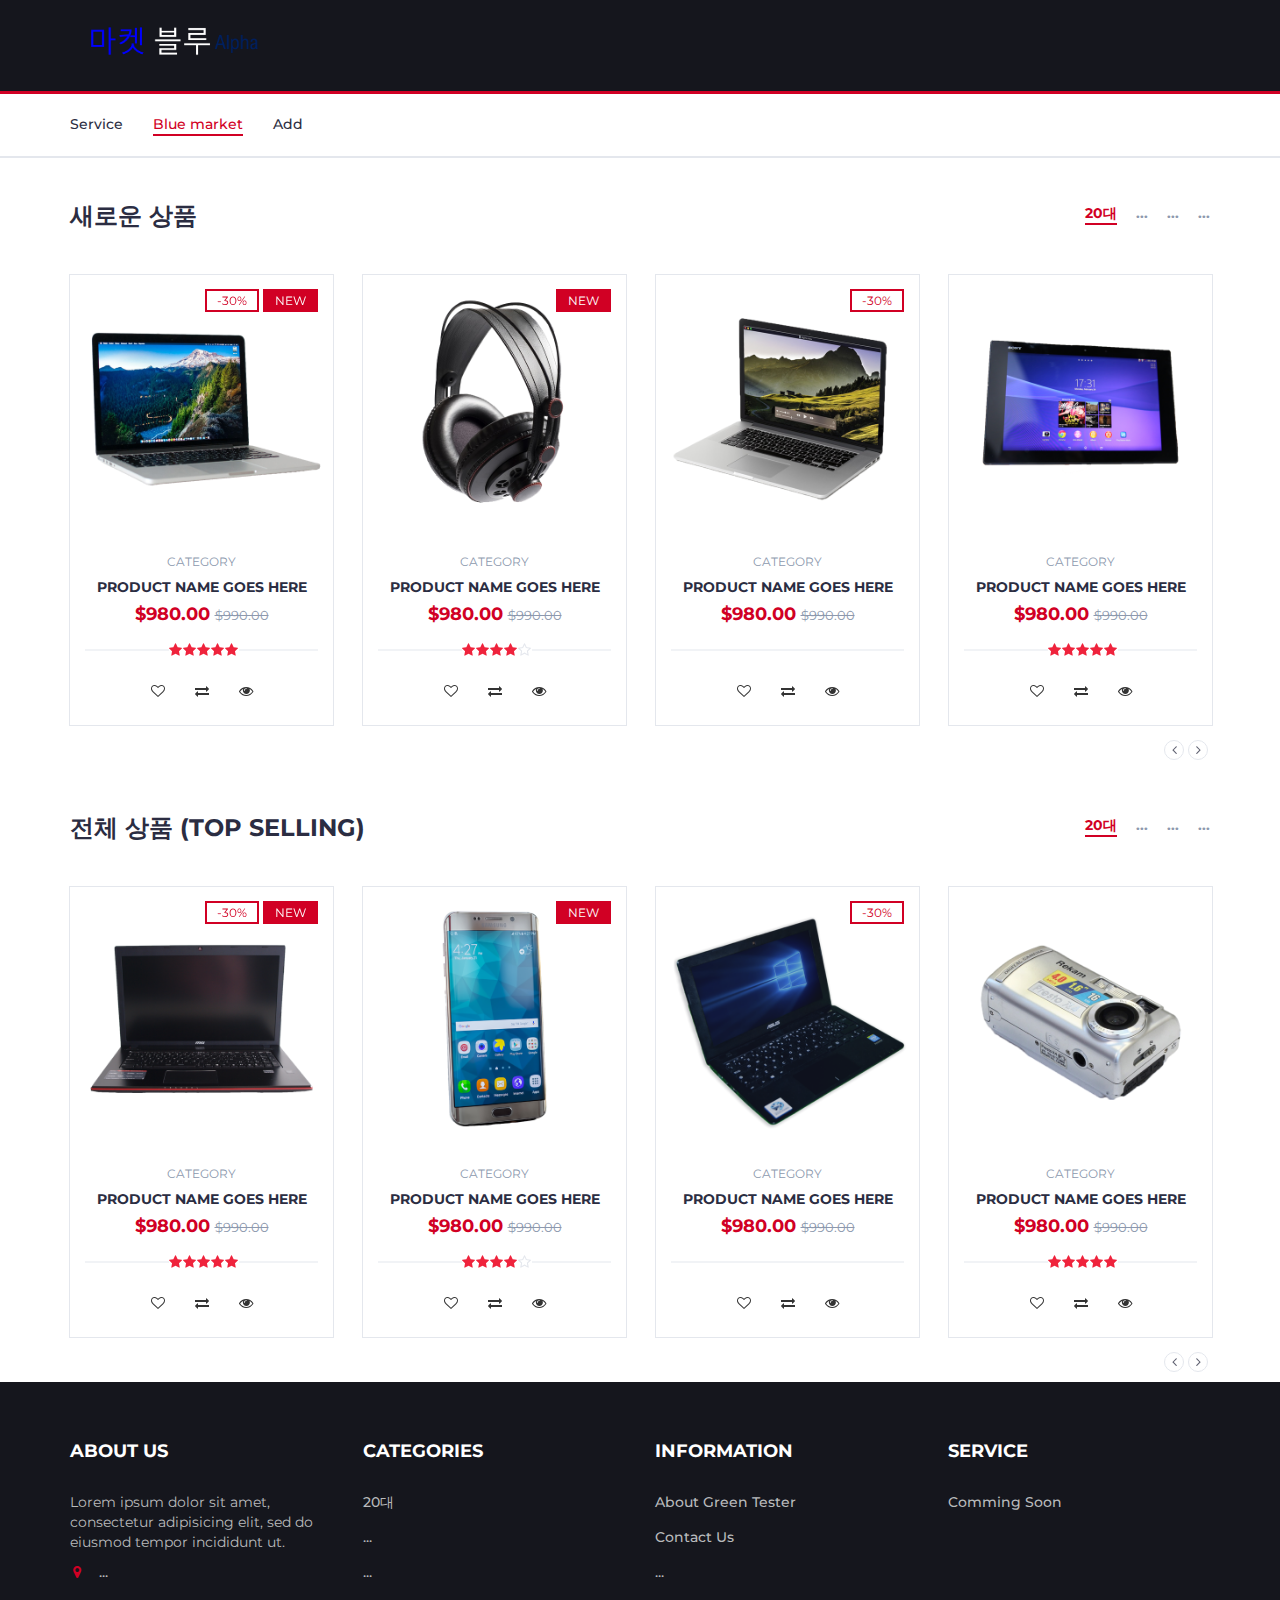
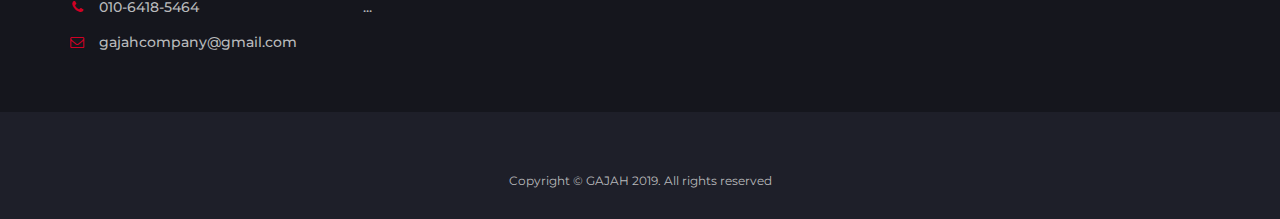
==== commit 3c7e5605: "블루 마켓 페이지" ====
--- a/bluemarket.html
+++ b/bluemarket.html
@@ -26,7 +26,7 @@
 
 		<!-- Custom stlylesheet -->
 		<link type="text/css" rel="stylesheet" href="css/style.css"/>
-
+ 
 		<!-- HTML5 shim and Respond.js for IE8 support of HTML5 elements and media queries -->
 		<!-- WARNING: Respond.js doesn't work if you view the page via file:// -->
 		<!--[if lt IE 9]>
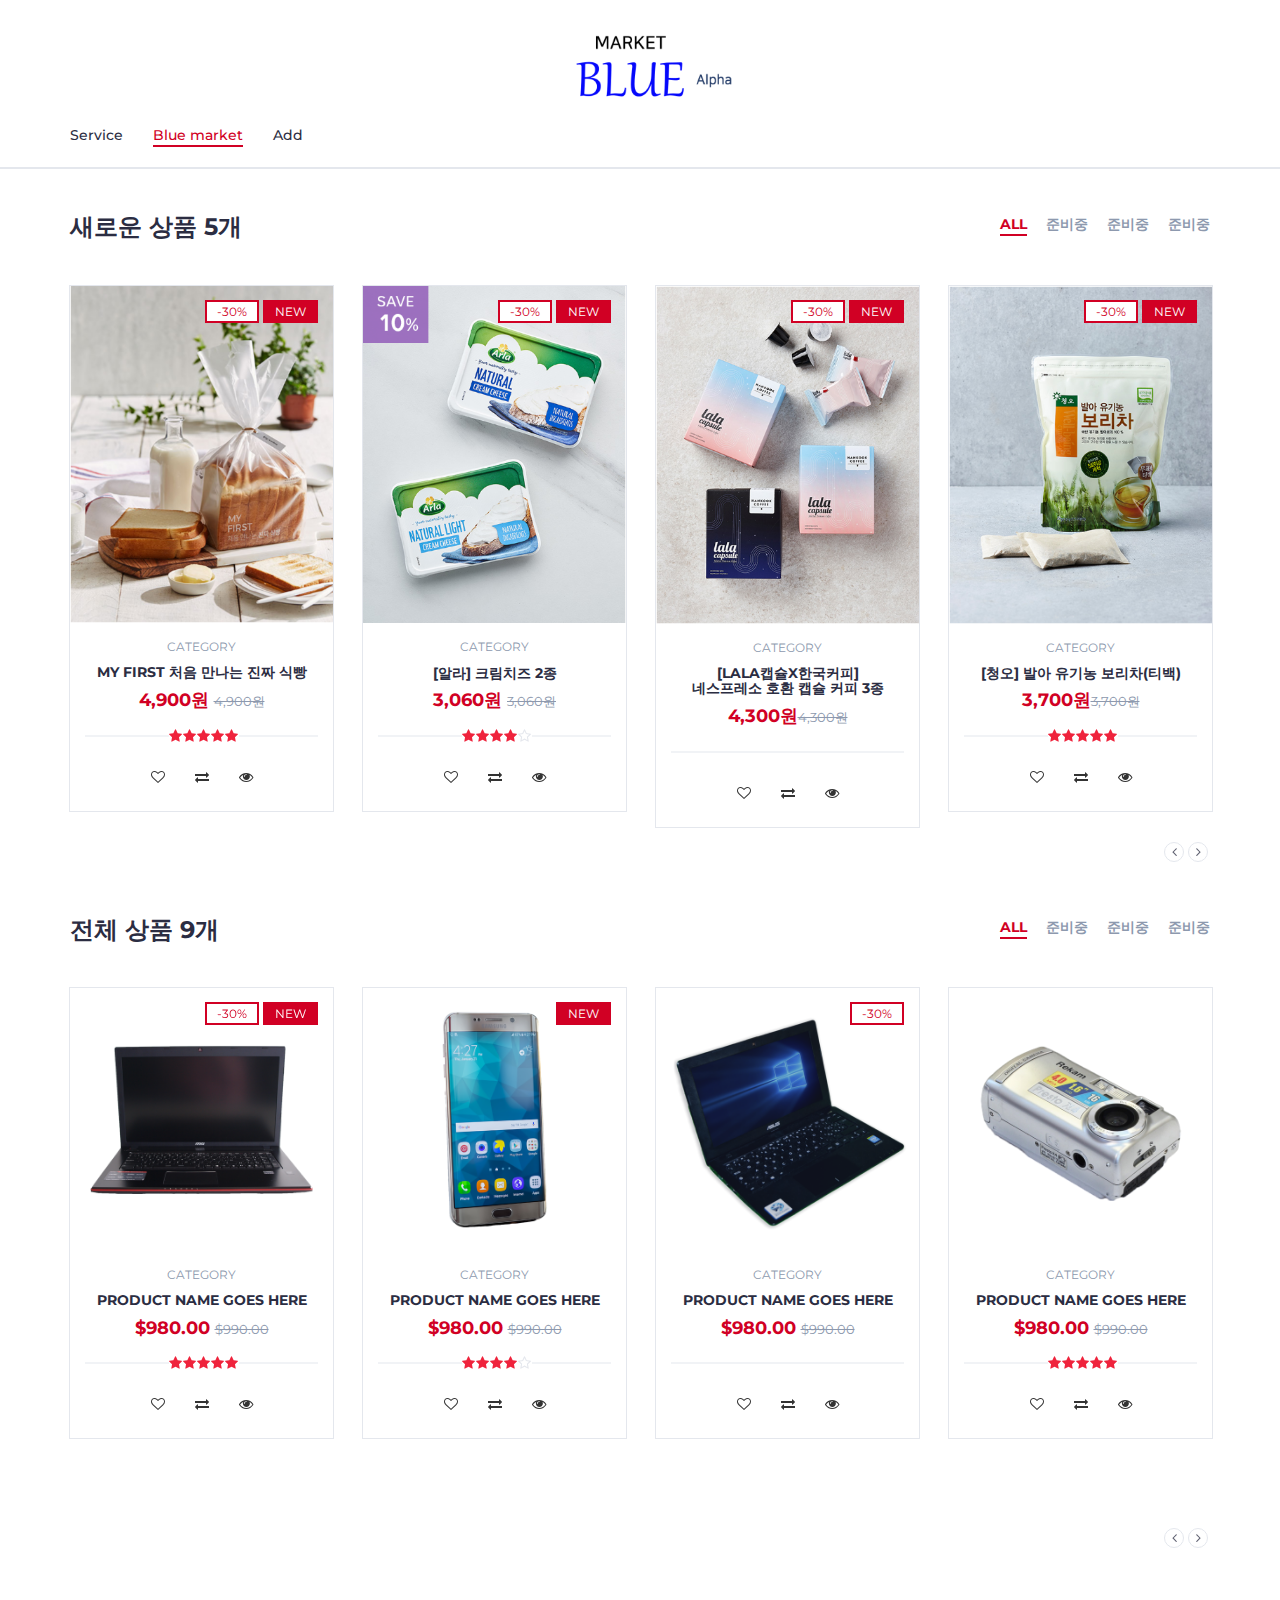
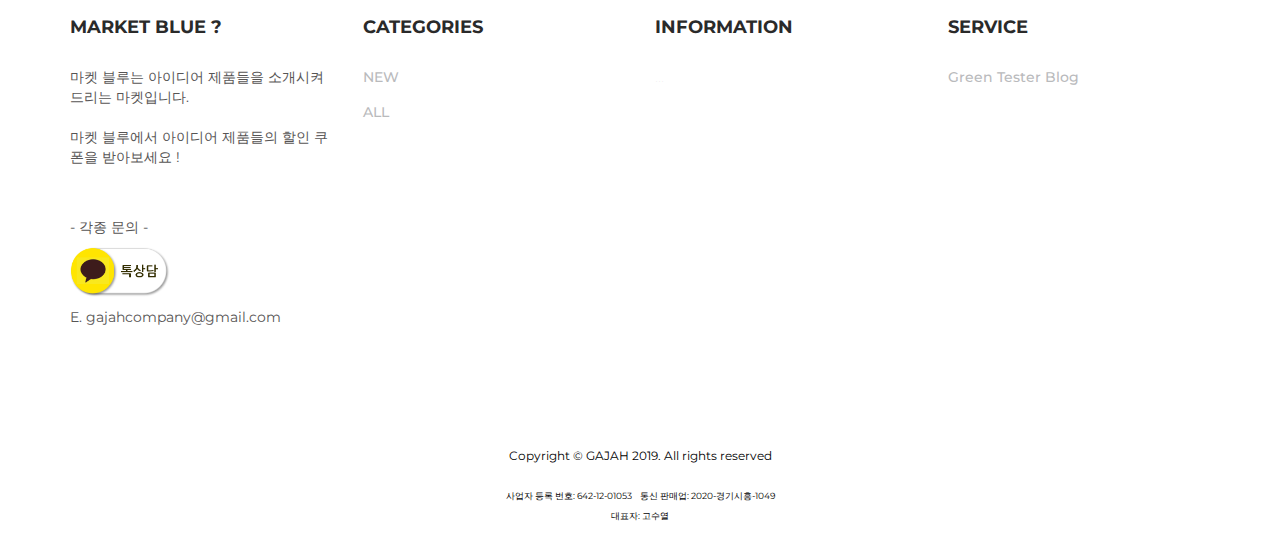
==== commit 6aff2982: "Update bluemarket.html" ====
--- a/bluemarket.html
+++ b/bluemarket.html
@@ -26,7 +26,7 @@
 
 		<!-- Custom stlylesheet -->
 		<link type="text/css" rel="stylesheet" href="css/style.css"/>
- 
+
 		<!-- HTML5 shim and Respond.js for IE8 support of HTML5 elements and media queries -->
 		<!-- WARNING: Respond.js doesn't work if you view the page via file:// -->
 		<!--[if lt IE 9]>
@@ -44,17 +44,11 @@
 				<!-- container -->
 				<div class="container">
 					<!-- row -->
-					<div class="row">
+					<div class="row text-center">
 						<!-- LOGO -->
-						<div class="col-md-3">
-							<div class="header-logo">
-								<a href="#" class="logo">
-									<img src="./img/logo_bluemarket.png" width="200"  alt="">
-								</a>
-							</div>
-						</div>
+
 						<!-- /LOGO -->
-
+						<img src="./img/logo_bluemarket.png" width="200"  alt="">
 					</div>
 					<!-- row -->
 				</div>
@@ -91,7 +85,7 @@
 
 
 		<!-- SECTION -->
-		<div class="section">
+		<div class="section" id="new">
 			<!-- container -->
 			<div class="container">
 				<!-- row -->
@@ -100,13 +94,13 @@
 					<!-- section title -->
 					<div class="col-md-12">
 						<div class="section-title">
-							<h3 class="title">새로운 상품</h3>
+							<h3 class="title">새로운 상품 5개</h3>
 							<div class="section-nav">
 								<ul class="section-tab-nav tab-nav">
-									<li class="active"><a data-toggle="tab" href="#tab1">20대</a></li>
-									<li><a data-toggle="tab" href="#tab1">...</a></li>
-									<li><a data-toggle="tab" href="#tab1">...</a></li>
-									<li><a data-toggle="tab" href="#tab1">...</a></li>
+									<li class="active"><a data-toggle="tab" href="#tab1">ALL</a></li>
+									<li><a data-toggle="tab" href="#tab1">준비중</a></li>
+									<li><a data-toggle="tab" href="#tab1">준비중</a></li>
+									<li><a data-toggle="tab" href="#tab1">준비중</a></li>
 								</ul>
 							</div>
 						</div>
@@ -131,8 +125,8 @@
 											</div>
 											<div class="product-body">
 												<p class="product-category">Category</p>
-												<h3 class="product-name"><a href="#">product name goes here</a></h3>
-												<h4 class="product-price">$980.00 <del class="product-old-price">$990.00</del></h4>
+												<h3 class="product-name"><a href="#">MY FIRST 처음 만나는 진짜 식빵</a></h3>
+												<h4 class="product-price">4,900원 <del class="product-old-price">4,900원</del></h4>
 												<div class="product-rating">
 													<i class="fa fa-star"></i>
 													<i class="fa fa-star"></i>
@@ -159,13 +153,14 @@
 											<div class="product-img">
 												<img src="./img/product02.png" alt="">
 												<div class="product-label">
+													<span class="sale">-30%</span>
 													<span class="new">NEW</span>
 												</div>
 											</div>
 											<div class="product-body">
 												<p class="product-category">Category</p>
-												<h3 class="product-name"><a href="#">product name goes here</a></h3>
-												<h4 class="product-price">$980.00 <del class="product-old-price">$990.00</del></h4>
+												<h3 class="product-name"><a href="#">[알라] 크림치즈 2종</a></h3>
+												<h4 class="product-price">3,060원 <del class="product-old-price">3,060원 </del></h4>
 												<div class="product-rating">
 													<i class="fa fa-star"></i>
 													<i class="fa fa-star"></i>
@@ -191,12 +186,13 @@
 												<img src="./img/product03.png" alt="">
 												<div class="product-label">
 													<span class="sale">-30%</span>
-												</div>
-											</div>
-											<div class="product-body">
-												<p class="product-category">Category</p>
-												<h3 class="product-name"><a href="#">product name goes here</a></h3>
-												<h4 class="product-price">$980.00 <del class="product-old-price">$990.00</del></h4>
+													<span class="new">NEW</span>
+												</div>
+											</div>
+											<div class="product-body">
+												<p class="product-category">Category</p>
+												<h3 class="product-name"><a href="#">[LALA캡슐x한국커피] <br>네스프레소 호환 캡슐 커피 3종</a></h3>
+												<h4 class="product-price">4,300원<del class="product-old-price">4,300원</del></h4>
 												<div class="product-rating">
 												</div>
 												<div class="product-btns">
@@ -215,11 +211,15 @@
 										<div class="product">
 											<div class="product-img">
 												<img src="./img/product04.png" alt="">
-											</div>
-											<div class="product-body">
-												<p class="product-category">Category</p>
-												<h3 class="product-name"><a href="#">product name goes here</a></h3>
-												<h4 class="product-price">$980.00 <del class="product-old-price">$990.00</del></h4>
+												<div class="product-label">
+														<span class="sale">-30%</span>
+														<span class="new">NEW</span>
+													</div>
+											</div>
+											<div class="product-body">
+												<p class="product-category">Category</p>
+												<h3 class="product-name"><a href="#">[청오] 발아 유기농 보리차(티백)</a></h3>
+												<h4 class="product-price">3,700원<del class="product-old-price">3,700원</del></h4>
 												<div class="product-rating">
 													<i class="fa fa-star"></i>
 													<i class="fa fa-star"></i>
@@ -243,11 +243,15 @@
 										<div class="product">
 											<div class="product-img">
 												<img src="./img/product05.png" alt="">
-											</div>
-											<div class="product-body">
-												<p class="product-category">Category</p>
-												<h3 class="product-name"><a href="#">product name goes here</a></h3>
-												<h4 class="product-price">$980.00 <del class="product-old-price">$990.00</del></h4>
+												<div class="product-label">
+														<span class="sale">-30%</span>
+														<span class="new">NEW</span>
+													</div>
+											</div>
+											<div class="product-body">
+												<p class="product-category">Category</p>
+												<h3 class="product-name"><a href="#">[홍반장] 얼큰이 순대국</a></h3>
+												<h4 class="product-price">5,500원 <del class="product-old-price">5,500원</del></h4>
 												<div class="product-rating">
 													<i class="fa fa-star"></i>
 													<i class="fa fa-star"></i>
@@ -285,7 +289,7 @@
 		
 
 		<!-- SECTION -->
-		<div class="section">
+		<div class="section" id="all">
 			<!-- container -->
 			<div class="container">
 				<!-- row -->
@@ -294,13 +298,13 @@
 					<!-- section title -->
 					<div class="col-md-12">
 						<div class="section-title">
-							<h3 class="title">전체 상품 (Top selling)</h3>
+							<h3 class="title">전체 상품 9개</h3>
 							<div class="section-nav">
 								<ul class="section-tab-nav tab-nav">
-									<li class="active"><a data-toggle="tab" href="#tab2">20대</a></li>
-									<li><a data-toggle="tab" href="#tab2">...</a></li>
-									<li><a data-toggle="tab" href="#tab2">...</a></li>
-									<li><a data-toggle="tab" href="#tab2">...</a></li>
+									<li class="active"><a data-toggle="tab" href="#tab2">ALL</a></li>
+									<li><a data-toggle="tab" href="#tab2">준비중</a></li>
+									<li><a data-toggle="tab" href="#tab2">준비중</a></li>
+									<li><a data-toggle="tab" href="#tab2">준비중</a></li>
 								</ul>
 							</div>
 						</div>
@@ -487,24 +491,24 @@
 					<div class="row">
 						<div class="col-md-3 col-xs-6">
 							<div class="footer">
-								<h3 class="footer-title">About Us</h3>
-								<p>Lorem ipsum dolor sit amet, consectetur adipisicing elit, sed do eiusmod tempor incididunt ut.</p>
-								<ul class="footer-links">
-									<li><a href="#"><i class="fa fa-map-marker"></i>...</a></li>
-									<li><a href="#"><i class="fa fa-phone"></i>010-6418-5464</a></li>
-									<li><a href="#"><i class="fa fa-envelope-o"></i>gajahcompany@gmail.com</a></li>
-								</ul>
+								<h3 class="footer-title" style="color:rgb(42, 42, 42)" >MARKET BLUE ?</h3>
+								<p style="color:rgb(87, 85, 85)">마켓 블루는 아이디어 제품들을 소개시켜 드리는 마켓입니다.<br><br>마켓 블루에서 아이디어 제품들의 할인 쿠폰을 받아보세요 !</p>
+								
+								<br><br><p style="color:rgb(87, 85, 85)">- 각종 문의 -</p>
+							
+									<p style="color:rgb(87, 85, 85)"><a href="http://pf.kakao.com/_nkaJxb/chat" target="_blank" ><img src="img/kakaoplus2.png" width="100"></a></p>
+									<p style="color:rgb(87, 85, 85)">E. gajahcompany@gmail.com </p>
+									
+								
 							</div>
 						</div>
 
 						<div class="col-md-3 col-xs-6">
 							<div class="footer">
-								<h3 class="footer-title">Categories</h3>
+								<h3 class="footer-title" style="color:rgb(42, 42, 42)">Categories</h3>
 								<ul class="footer-links">
-									<li><a href="#">20대 </a></li>
-									<li><a href="#">...</a></li>
-									<li><a href="#">...</a></li>
-									<li><a href="#">...</a></li>
+									<li><a href="#new">NEW</a></li>
+									<li><a href="#all">ALL</a></li>
 
 								</ul>
 							</div>
@@ -514,11 +518,14 @@
 
 						<div class="col-md-3 col-xs-6">
 							<div class="footer">
-								<h3 class="footer-title">Information</h3>
+								<h3 class="footer-title" style="color:rgb(42, 42, 42)">Information</h3>
 								<ul class="footer-links">
-									<li><a href="#">About Green Tester</a></li>
-									<li><a href="#">Contact Us</a></li>
+									<!--
+										<li><a href="http://greentester.co.kr/">About Green Tester</a></li>
+									<li><a href="http://greentester.co.kr/index3.html">Contact Us</a></li>
 									<li><a href="#">...</a></li>
+									-->
+									<li>...</li>
 
 									<!--
 									<li><a href="#">Privacy Policy</a></li>
@@ -531,9 +538,9 @@
 
 						<div class="col-md-3 col-xs-6">
 							<div class="footer">
-								<h3 class="footer-title">Service</h3>
+								<h3 class="footer-title" style="color:rgb(42, 42, 42)">Service</h3>
 								<ul class="footer-links">
-										<li><a href="#">Comming Soon</a></li>
+										<li><a href="#">Green Tester Blog</a></li>
 									<!--
 									<li><a href="#">My Account</a></li>
 									<li><a href="#">View Cart</a></li>
@@ -557,12 +564,15 @@
 				<div class="container">
 					<!-- row -->
 					<div class="row">
-						<div class="col-md-12 text-center">
-							<span class="copyright">
+						<div class="col-md-12 text-center" style="color:black">
+							<span class="copyright" style="color:black">
 								<!-- Link back to Colorlib can't be removed. Template is licensed under CC BY 3.0. -->
 								Copyright &copy; GAJAH 2019. All rights reserved</a>
 							<!-- Link back to Colorlib can't be removed. Template is licensed under CC BY 3.0. -->
 							</span>
+              <br><span style="font-size:9px;  ">사업자 등록 번호: 642-12-01053</span>
+              <span style="font-size:9px; ">&nbsp; 통신 판매업: 2020-경기시흥-1049</span>
+              <br><span style="font-size:9px; ">대표자: 고수열</span>
 
 						</div>
 
--- a/css/style.css
+++ b/css/style.css
@@ -444,9 +444,9 @@
 \*----------------------------*/
 
 #header {
-  padding-top: 15px;
-  padding-bottom: 15px;
-  background-color: #15161D;
+  padding-top: 20px;
+  padding-bottom: 0px;
+  background-color: rgb(255, 255, 255);
 }
 
 .header-logo {
@@ -616,13 +616,13 @@
 }
 
 /*=========================================================
-	03 -> Navigation
+	03 -> Navigation 라인 파란색
 ===========================================================*/
 
 #navigation {
   background: #FFF;
   border-bottom: 2px solid #E4E7ED;
-  border-top: 3px solid #D10024;
+  border-top: 2px solid rgb(255, 255, 255);
 }
 
 /*----------------------------*\
@@ -2002,12 +2002,12 @@
 ===========================================================*/
 
 #footer {
-  background: #15161D;
-  color: #B9BABC;
+  background: rgb(255, 255, 255);
+  color: rgba(34, 34, 34, 0.068);
 }
 
 #bottom-footer {
-  background: #1E1F29;
+  background: rgb(255, 255, 255);
 }
 
 .footer {
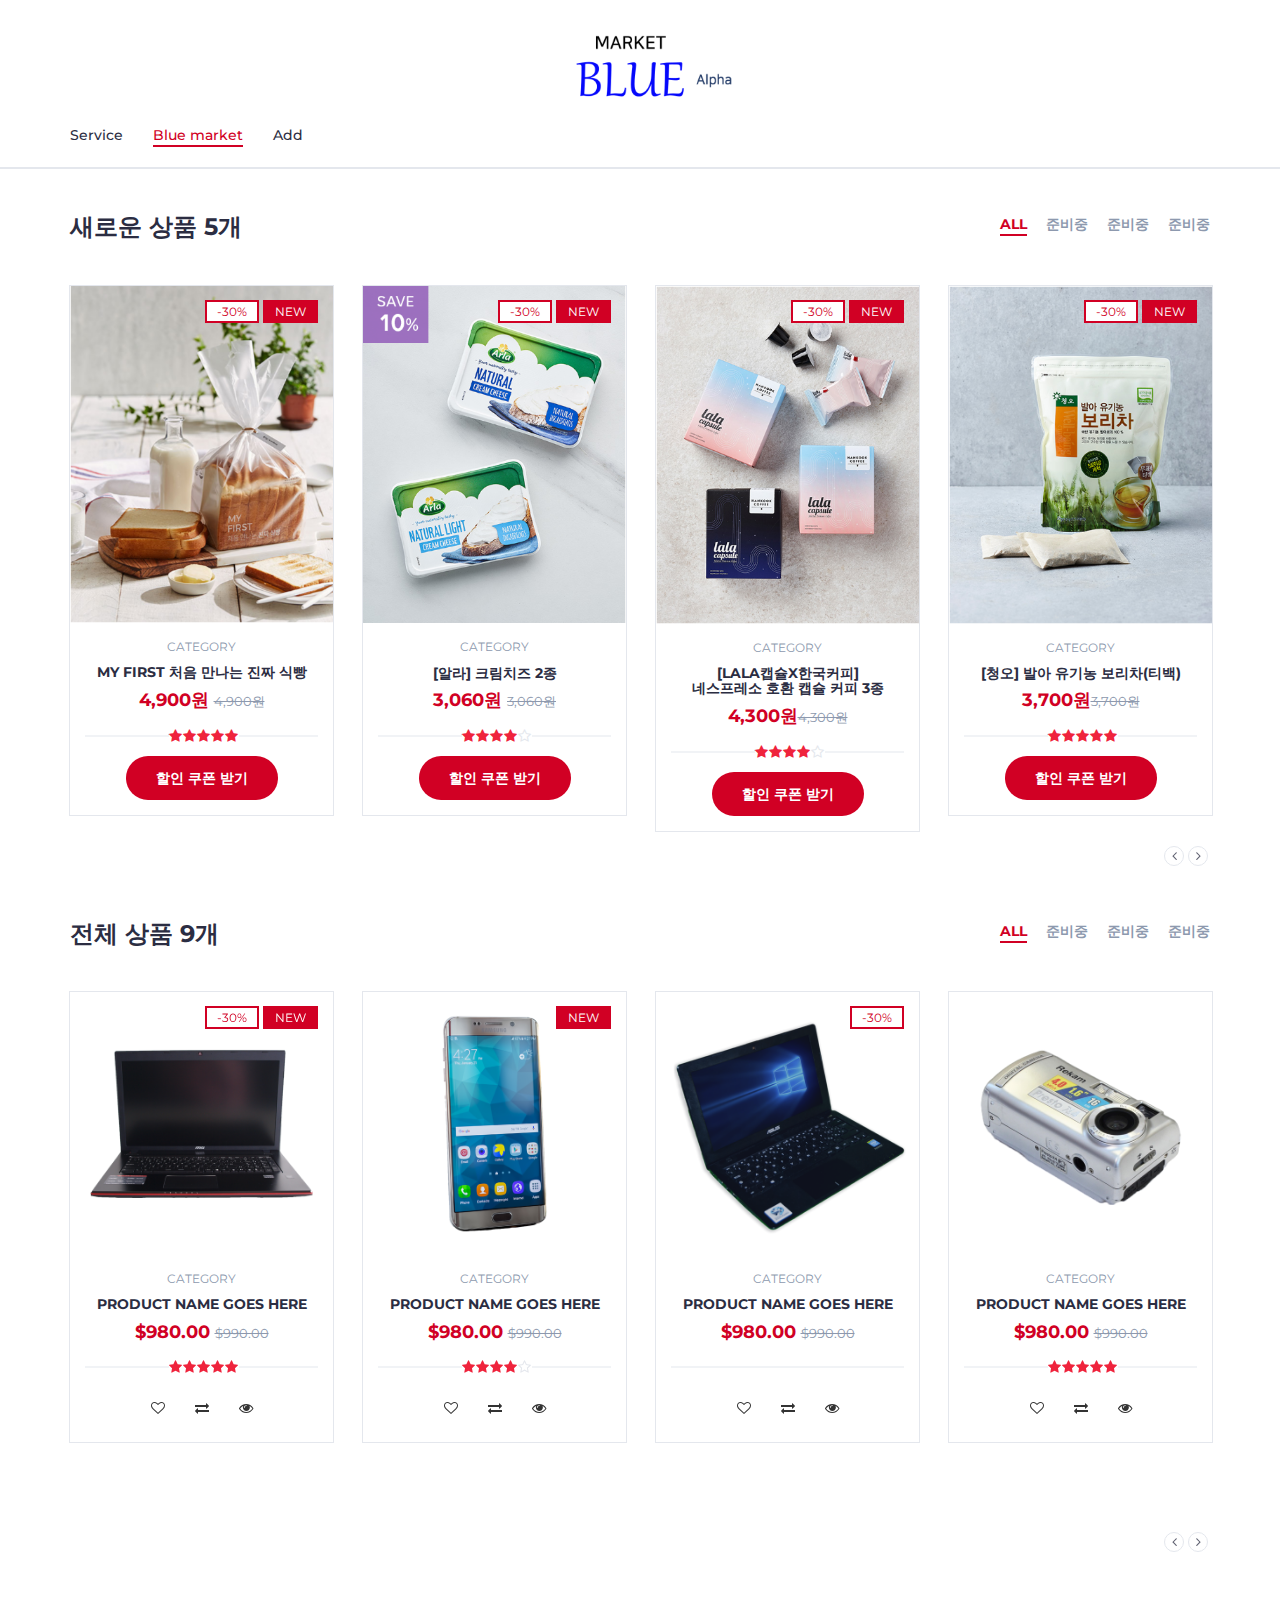
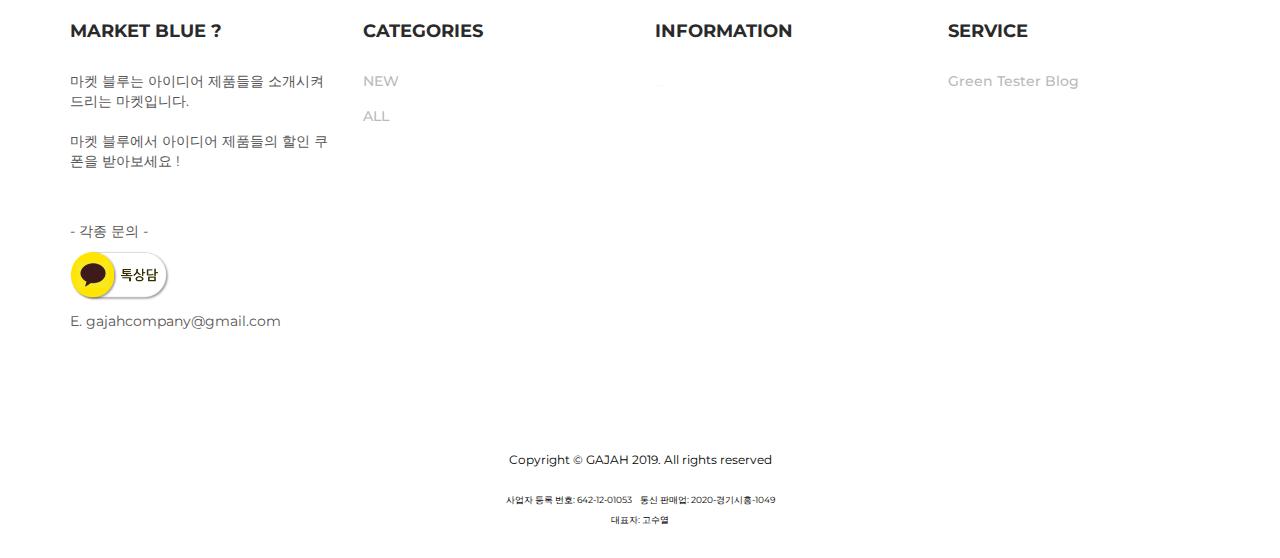
==== commit 3c1b6f39: "Update bluemarket.html" ====
--- a/bluemarket.html
+++ b/bluemarket.html
@@ -135,16 +135,15 @@
 													<i class="fa fa-star"></i>
 												</div>
 												<div class="product-btns">
-													<button class="add-to-wishlist"><i class="fa fa-heart-o"></i><span class="tooltipp">add to wishlist</span></button>
-													<button class="add-to-compare"><i class="fa fa-exchange"></i><span class="tooltipp">add to compare</span></button>
-													<button class="quick-view"><i class="fa fa-eye"></i><span class="tooltipp">quick view</span></button>
-												</div>
-											</div>
-											<div class="add-to-cart">
-												
-												<a class="btn btn-primary btn-xl js-scroll-trigger" href="product.html" target="_blank" style="font-family: 'Roboto', sans-serif;">쿠폰 받기</a>
-      
-											</div>
+														<a class="btn primary-btn js-scroll-trigger" href="product.html" target="_blank">할인 쿠폰 받기</a>
+														<!--
+													<button class="add-to-wishlist"><i class="fa fa-heart-o"></i><span class="tooltipp">add to wishlist</span></button>
+													<button class="add-to-compare"><i class="fa fa-exchange"></i><span class="tooltipp">add to compare</span></button>
+													<button class="quick-view"><i class="fa fa-eye"></i><span class="tooltipp">quick view</span></button>
+														-->
+												</div>
+											</div>
+											
 										</div>
 										<!-- /product -->
 
@@ -169,14 +168,15 @@
 													<i class="fa fa-star-o"></i>
 												</div>
 												<div class="product-btns">
-													<button class="add-to-wishlist"><i class="fa fa-heart-o"></i><span class="tooltipp">add to wishlist</span></button>
-													<button class="add-to-compare"><i class="fa fa-exchange"></i><span class="tooltipp">add to compare</span></button>
-													<button class="quick-view"><i class="fa fa-eye"></i><span class="tooltipp">quick view</span></button>
-												</div>
-											</div>
-											<div class="add-to-cart">
-												<button class="add-to-cart-btn"><i class="fa fa-shopping-cart"></i> 쿠폰 받기 </button>
-											</div>
+														<a class="btn primary-btn js-scroll-trigger" href="product.html" target="_blank">할인 쿠폰 받기</a>
+														<!--
+													<button class="add-to-wishlist"><i class="fa fa-heart-o"></i><span class="tooltipp">add to wishlist</span></button>
+													<button class="add-to-compare"><i class="fa fa-exchange"></i><span class="tooltipp">add to compare</span></button>
+													<button class="quick-view"><i class="fa fa-eye"></i><span class="tooltipp">quick view</span></button>
+														-->
+												</div>
+											</div>
+
 										</div>
 										<!-- /product -->
 
@@ -194,16 +194,22 @@
 												<h3 class="product-name"><a href="#">[LALA캡슐x한국커피] <br>네스프레소 호환 캡슐 커피 3종</a></h3>
 												<h4 class="product-price">4,300원<del class="product-old-price">4,300원</del></h4>
 												<div class="product-rating">
-												</div>
-												<div class="product-btns">
-													<button class="add-to-wishlist"><i class="fa fa-heart-o"></i><span class="tooltipp">add to wishlist</span></button>
-													<button class="add-to-compare"><i class="fa fa-exchange"></i><span class="tooltipp">add to compare</span></button>
-													<button class="quick-view"><i class="fa fa-eye"></i><span class="tooltipp">quick view</span></button>
-												</div>
-											</div>
-											<div class="add-to-cart">
-												<button class="add-to-cart-btn"><i class="fa fa-shopping-cart"></i> 쿠폰 받기 </button>
-											</div>
+														<i class="fa fa-star"></i>
+														<i class="fa fa-star"></i>
+														<i class="fa fa-star"></i>
+														<i class="fa fa-star"></i>
+														<i class="fa fa-star-o"></i>
+												</div>
+												<div class="product-btns">
+														<a class="btn primary-btn js-scroll-trigger" href="product.html" target="_blank">할인 쿠폰 받기</a>
+														<!--
+													<button class="add-to-wishlist"><i class="fa fa-heart-o"></i><span class="tooltipp">add to wishlist</span></button>
+													<button class="add-to-compare"><i class="fa fa-exchange"></i><span class="tooltipp">add to compare</span></button>
+													<button class="quick-view"><i class="fa fa-eye"></i><span class="tooltipp">quick view</span></button>
+														-->
+													</div>
+											</div>
+
 										</div>
 										<!-- /product -->
 
@@ -228,14 +234,14 @@
 													<i class="fa fa-star"></i>
 												</div>
 												<div class="product-btns">
-													<button class="add-to-wishlist"><i class="fa fa-heart-o"></i><span class="tooltipp">add to wishlist</span></button>
-													<button class="add-to-compare"><i class="fa fa-exchange"></i><span class="tooltipp">add to compare</span></button>
-													<button class="quick-view"><i class="fa fa-eye"></i><span class="tooltipp">quick view</span></button>
-												</div>
-											</div>
-											<div class="add-to-cart">
-												<button class="add-to-cart-btn"><i class="fa fa-shopping-cart"></i> 쿠폰 받기 </button>
-											</div>
+														<a class="btn primary-btn js-scroll-trigger" href="product.html" target="_blank">할인 쿠폰 받기</a>
+														<!--
+													<button class="add-to-wishlist"><i class="fa fa-heart-o"></i><span class="tooltipp">add to wishlist</span></button>
+													<button class="add-to-compare"><i class="fa fa-exchange"></i><span class="tooltipp">add to compare</span></button>
+													<button class="quick-view"><i class="fa fa-eye"></i><span class="tooltipp">quick view</span></button>
+														--></div>
+											</div>
+
 										</div>
 										<!-- /product -->
 
@@ -260,14 +266,14 @@
 													<i class="fa fa-star"></i>
 												</div>
 												<div class="product-btns">
-													<button class="add-to-wishlist"><i class="fa fa-heart-o"></i><span class="tooltipp">add to wishlist</span></button>
-													<button class="add-to-compare"><i class="fa fa-exchange"></i><span class="tooltipp">add to compare</span></button>
-													<button class="quick-view"><i class="fa fa-eye"></i><span class="tooltipp">quick view</span></button>
-												</div>
-											</div>
-											<div class="add-to-cart">
-												<button class="add-to-cart-btn"><i class="fa fa-shopping-cart"></i> 쿠폰 받기 </button>
-											</div>
+														<a class="btn primary-btn js-scroll-trigger" href="product.html" target="_blank">할인 쿠폰 받기</a>
+														<!--
+													<button class="add-to-wishlist"><i class="fa fa-heart-o"></i><span class="tooltipp">add to wishlist</span></button>
+													<button class="add-to-compare"><i class="fa fa-exchange"></i><span class="tooltipp">add to compare</span></button>
+													<button class="quick-view"><i class="fa fa-eye"></i><span class="tooltipp">quick view</span></button>
+														--></div>
+											</div>
+										
 										</div>
 										<!-- /product -->
 									</div>
